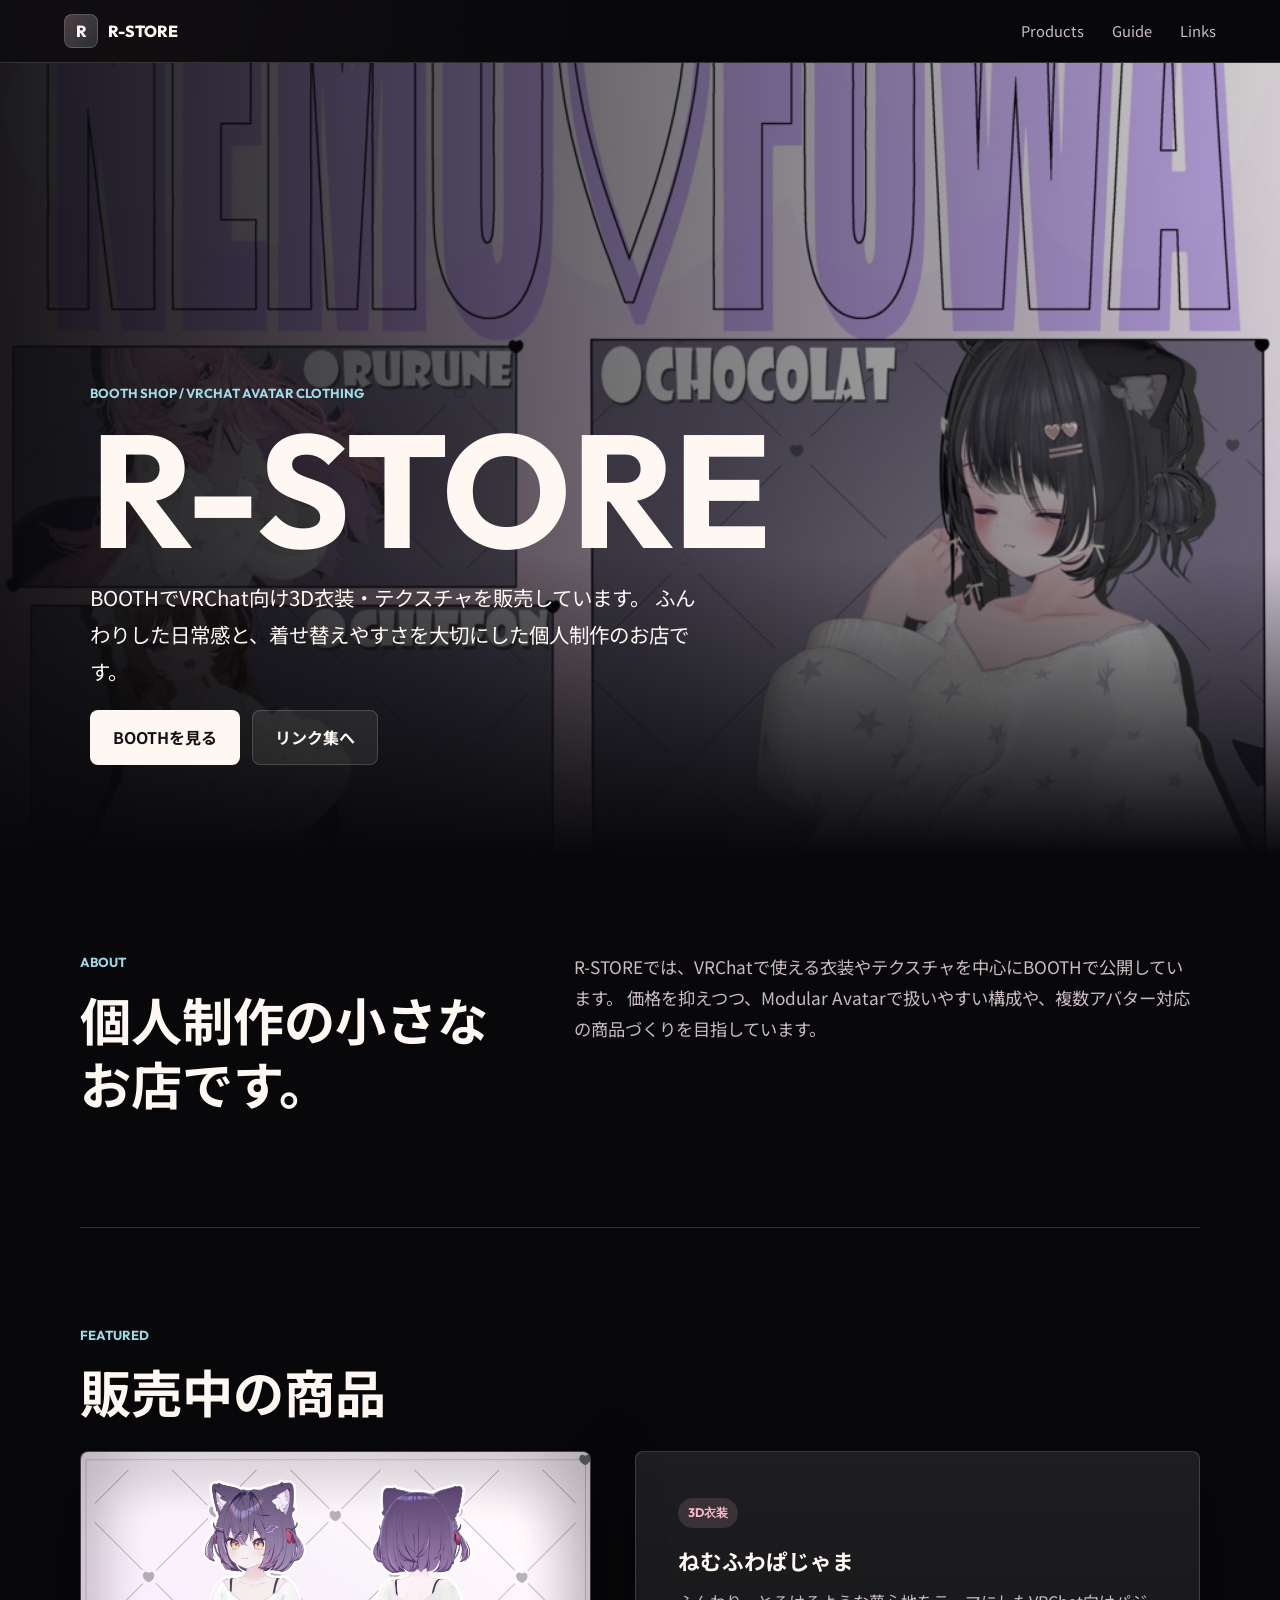
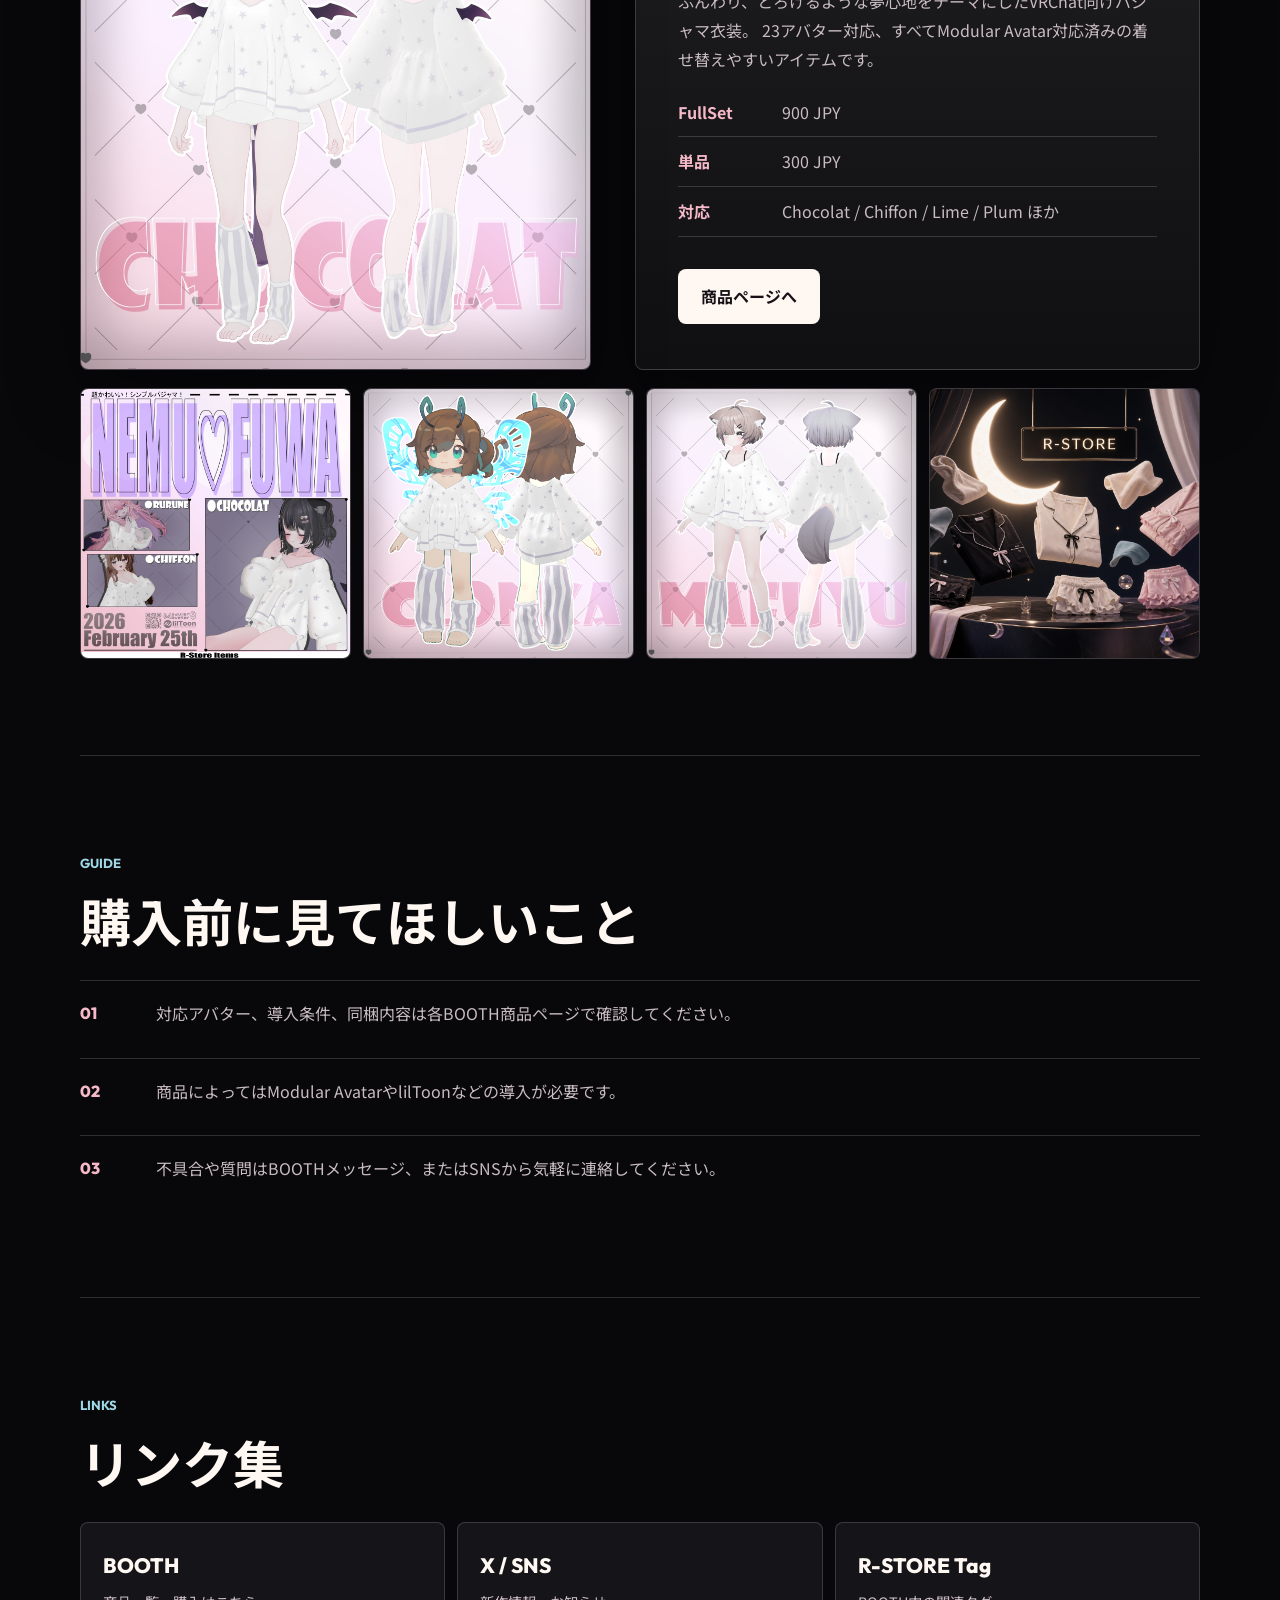
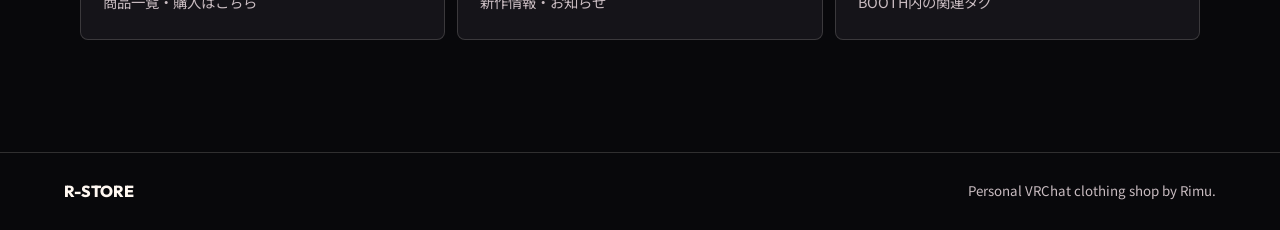
==== index.html @ c9c69354 "Add R-STORE website" ====
<!DOCTYPE html>
<html lang="ja">
<head>
  <meta charset="UTF-8">
  <meta name="viewport" content="width=device-width, initial-scale=1.0">
  <meta name="description" content="R-STOREはVRChat向け3D衣装やテクスチャをBOOTHで販売している個人ショップです。">
  <meta property="og:title" content="R-STORE">
  <meta property="og:description" content="VRChat向けのやわらかい3D衣装・テクスチャを制作しています。">
  <meta property="og:type" content="website">
  <meta property="og:image" content="assets/nemufuwa-1.jpg">
  <title>R-STORE | VRChat 3D Clothing</title>
  <link rel="preconnect" href="https://fonts.googleapis.com">
  <link rel="preconnect" href="https://fonts.gstatic.com" crossorigin>
  <link href="https://fonts.googleapis.com/css2?family=Noto+Sans+JP:wght@400;500;700;900&family=Outfit:wght@600;700;800&display=swap" rel="stylesheet">
  <link rel="stylesheet" href="styles.css">
</head>
<body>
  <header class="site-header" aria-label="サイトヘッダー">
    <a class="brand" href="#top" aria-label="R-STORE トップへ">
      <span class="brand-mark">R</span>
      <span>R-STORE</span>
    </a>
    <nav class="nav" aria-label="メインナビゲーション">
      <a href="#products">Products</a>
      <a href="#guide">Guide</a>
      <a href="#links">Links</a>
    </nav>
  </header>

  <main id="top">
    <section class="hero" aria-labelledby="hero-title">
      <div class="hero-media">
        <img src="assets/nemufuwa-1.jpg" alt="R-STOREの商品、ねむふわぱじゃまの紹介画像">
      </div>
      <div class="hero-copy">
        <p class="eyebrow">BOOTH Shop / VRChat Avatar Clothing</p>
        <h1 id="hero-title">R-STORE</h1>
        <p class="lead">
          BOOTHでVRChat向け3D衣装・テクスチャを販売しています。
          ふんわりした日常感と、着せ替えやすさを大切にした個人制作のお店です。
        </p>
        <div class="hero-actions" aria-label="主要リンク">
          <a class="button primary" href="https://r-store.booth.pm/" target="_blank" rel="noopener">BOOTHを見る</a>
          <a class="button secondary" href="#links">リンク集へ</a>
        </div>
      </div>
    </section>

    <section class="intro section">
      <div>
        <p class="section-label">About</p>
        <h2>個人制作の小さなお店です。</h2>
      </div>
      <p>
        R-STOREでは、VRChatで使える衣装やテクスチャを中心にBOOTHで公開しています。
        価格を抑えつつ、Modular Avatarで扱いやすい構成や、複数アバター対応の商品づくりを目指しています。
      </p>
    </section>

    <section class="section" id="products" aria-labelledby="products-title">
      <div class="section-heading">
        <p class="section-label">Featured</p>
        <h2 id="products-title">販売中の商品</h2>
      </div>
      <article class="featured-product">
        <div class="product-photo">
          <img src="assets/nemufuwa-2.jpg" alt="Chocolat対応のねむふわぱじゃま着用イメージ">
        </div>
        <div class="product-detail">
          <span class="tag">3D衣装</span>
          <h3>ねむふわぱじゃま</h3>
          <p>
            ふんわり、とろけるような夢心地をテーマにしたVRChat向けパジャマ衣装。
            23アバター対応、すべてModular Avatar対応済みの着せ替えやすいアイテムです。
          </p>
          <dl class="spec-list">
            <div>
              <dt>FullSet</dt>
              <dd>900 JPY</dd>
            </div>
            <div>
              <dt>単品</dt>
              <dd>300 JPY</dd>
            </div>
            <div>
              <dt>対応</dt>
              <dd>Chocolat / Chiffon / Lime / Plum ほか</dd>
            </div>
          </dl>
          <a class="button primary" href="https://r-store.booth.pm/items/8027775" target="_blank" rel="noopener">商品ページへ</a>
        </div>
      </article>
      <div class="gallery" aria-label="商品画像ギャラリー">
        <img src="assets/nemufuwa-1.jpg" alt="ねむふわぱじゃまの商品告知画像">
        <img src="assets/nemufuwa-3.jpg" alt="Chocolat以外の対応アバター着用イメージ">
        <img src="assets/nemufuwa-4.jpg" alt="ねむふわぱじゃまの別アバター着用イメージ">
        <img src="assets/r-store-hero.png" alt="R-STOREの雰囲気を表すショールームイメージ">
      </div>
    </section>

    <section class="section guide" id="guide" aria-labelledby="guide-title">
      <div class="section-heading">
        <p class="section-label">Guide</p>
        <h2 id="guide-title">購入前に見てほしいこと</h2>
      </div>
      <div class="guide-list">
        <div>
          <span>01</span>
          <p>対応アバター、導入条件、同梱内容は各BOOTH商品ページで確認してください。</p>
        </div>
        <div>
          <span>02</span>
          <p>商品によってはModular AvatarやlilToonなどの導入が必要です。</p>
        </div>
        <div>
          <span>03</span>
          <p>不具合や質問はBOOTHメッセージ、またはSNSから気軽に連絡してください。</p>
        </div>
      </div>
    </section>

    <section class="section links-section" id="links" aria-labelledby="links-title">
      <div class="section-heading">
        <p class="section-label">Links</p>
        <h2 id="links-title">リンク集</h2>
      </div>
      <div class="link-board">
        <a href="https://r-store.booth.pm/" target="_blank" rel="noopener">
          <span>BOOTH</span>
          <small>商品一覧・購入はこちら</small>
        </a>
        <a href="https://x.com/RimuDayo0mg" target="_blank" rel="noopener">
          <span>X / SNS</span>
          <small>新作情報・お知らせ</small>
        </a>
        <a href="https://booth.pm/ja/items?tags%5B%5D=R-STORE" target="_blank" rel="noopener">
          <span>R-STORE Tag</span>
          <small>BOOTH内の関連タグ</small>
        </a>
      </div>
    </section>
  </main>

  <footer class="footer">
    <p>R-STORE</p>
    <small>Personal VRChat clothing shop by Rimu.</small>
  </footer>
</body>
</html>
---- styles.css ----
:root {
  color-scheme: dark;
  --bg: #08080b;
  --panel: #151419;
  --panel-soft: #201a22;
  --text: #fff8f2;
  --muted: #c9bcc1;
  --line: rgba(255, 248, 242, 0.16);
  --rose: #f5b9c8;
  --cyan: #9fd8e6;
  --cream: #fff0d5;
  --shadow: rgba(0, 0, 0, 0.42);
}

* {
  box-sizing: border-box;
}

html {
  scroll-behavior: smooth;
}

body {
  margin: 0;
  background:
    radial-gradient(circle at 10% 0%, rgba(245, 185, 200, 0.18), transparent 32rem),
    radial-gradient(circle at 90% 12%, rgba(159, 216, 230, 0.15), transparent 28rem),
    var(--bg);
  color: var(--text);
  font-family: "Noto Sans JP", system-ui, sans-serif;
  line-height: 1.8;
}

a {
  color: inherit;
}

.site-header {
  position: sticky;
  top: 0;
  z-index: 10;
  display: flex;
  align-items: center;
  justify-content: space-between;
  gap: 16px;
  padding: 14px clamp(18px, 5vw, 64px);
  border-bottom: 1px solid var(--line);
  background: rgba(8, 8, 11, 0.78);
  backdrop-filter: blur(18px);
}

.brand {
  display: inline-flex;
  align-items: center;
  gap: 10px;
  font-family: "Outfit", sans-serif;
  font-weight: 800;
  text-decoration: none;
  letter-spacing: 0;
}

.brand-mark {
  display: grid;
  width: 34px;
  height: 34px;
  place-items: center;
  border: 1px solid var(--line);
  border-radius: 8px;
  background: linear-gradient(135deg, rgba(245, 185, 200, 0.28), rgba(159, 216, 230, 0.18));
}

.nav {
  display: flex;
  gap: clamp(12px, 3vw, 28px);
  color: var(--muted);
  font-size: 0.92rem;
}

.nav a {
  text-decoration: none;
}

.nav a:hover {
  color: var(--text);
}

.hero {
  position: relative;
  min-height: 88vh;
  display: grid;
  align-items: end;
  overflow: hidden;
}

.hero-media {
  position: absolute;
  inset: 0;
}

.hero-media::after {
  position: absolute;
  inset: 0;
  content: "";
  background:
    linear-gradient(90deg, rgba(8, 8, 11, 0.92) 0%, rgba(8, 8, 11, 0.62) 42%, rgba(8, 8, 11, 0.18) 100%),
    linear-gradient(0deg, var(--bg) 0%, transparent 38%);
}

.hero-media img {
  width: 100%;
  height: 100%;
  object-fit: cover;
  object-position: 58% center;
}

.hero-copy {
  position: relative;
  width: min(760px, calc(100% - 36px));
  margin: 0 0 clamp(56px, 10vh, 112px) clamp(18px, 7vw, 96px);
}

.eyebrow,
.section-label {
  margin: 0 0 12px;
  color: var(--cyan);
  font-family: "Outfit", sans-serif;
  font-size: 0.82rem;
  font-weight: 700;
  letter-spacing: 0;
  text-transform: uppercase;
}

h1,
h2,
h3,
p {
  margin-top: 0;
}

h1 {
  margin-bottom: 18px;
  font-family: "Outfit", sans-serif;
  font-size: clamp(4.2rem, 15vw, 10rem);
  line-height: 0.9;
  letter-spacing: 0;
}

h2 {
  margin-bottom: 16px;
  font-size: clamp(1.8rem, 4vw, 3.2rem);
  line-height: 1.25;
}

h3 {
  margin-bottom: 12px;
  font-size: 1.35rem;
  line-height: 1.35;
}

.lead {
  max-width: 620px;
  color: var(--text);
  font-size: clamp(1rem, 2.1vw, 1.28rem);
}

.hero-actions,
.link-board {
  display: flex;
  flex-wrap: wrap;
  gap: 12px;
}

.button {
  display: inline-flex;
  min-height: 48px;
  align-items: center;
  justify-content: center;
  padding: 12px 22px;
  border: 1px solid var(--line);
  border-radius: 8px;
  font-weight: 700;
  text-decoration: none;
}

.button.primary {
  background: var(--text);
  color: #161116;
}

.button.secondary {
  background: rgba(255, 248, 242, 0.08);
}

.section {
  width: min(1120px, calc(100% - 36px));
  margin: 0 auto;
  padding: clamp(54px, 9vw, 96px) 0;
}

.intro {
  display: grid;
  grid-template-columns: minmax(220px, 0.8fr) minmax(0, 1.2fr);
  gap: clamp(24px, 6vw, 80px);
  border-bottom: 1px solid var(--line);
}

.intro p:last-child {
  color: var(--muted);
  font-size: 1.08rem;
}

.section-heading {
  margin-bottom: 28px;
}

.featured-product {
  display: grid;
  grid-template-columns: minmax(0, 0.95fr) minmax(280px, 1.05fr);
  gap: clamp(18px, 4vw, 44px);
  align-items: stretch;
  margin-bottom: 18px;
}

.product-photo {
  min-height: 430px;
  overflow: hidden;
  border: 1px solid var(--line);
  border-radius: 8px;
  background: var(--panel-soft);
  box-shadow: 0 24px 70px var(--shadow);
}

.product-photo img {
  width: 100%;
  height: 100%;
  object-fit: cover;
}

.product-detail {
  display: flex;
  flex-direction: column;
  justify-content: center;
  padding: clamp(24px, 5vw, 42px);
  border: 1px solid var(--line);
  border-radius: 8px;
  background: linear-gradient(180deg, rgba(255, 248, 242, 0.09), rgba(255, 248, 242, 0.035));
  box-shadow: 0 24px 70px var(--shadow);
}

.product-detail p {
  color: var(--muted);
}

.product-detail .button {
  width: fit-content;
  margin-top: 8px;
}

.tag {
  width: fit-content;
  margin-bottom: 18px;
  padding: 4px 10px;
  border-radius: 999px;
  background: rgba(245, 185, 200, 0.14);
  color: var(--rose);
  font-family: "Outfit", sans-serif;
  font-size: 0.78rem;
  font-weight: 700;
}

.spec-list {
  display: grid;
  gap: 10px;
  margin: 8px 0 24px;
}

.spec-list div {
  display: grid;
  grid-template-columns: 88px 1fr;
  gap: 16px;
  padding-bottom: 10px;
  border-bottom: 1px solid var(--line);
}

.spec-list dt {
  color: var(--rose);
  font-weight: 700;
}

.spec-list dd {
  margin: 0;
  color: var(--muted);
}

.gallery {
  display: grid;
  grid-template-columns: repeat(4, minmax(0, 1fr));
  gap: 12px;
}

.gallery img {
  width: 100%;
  aspect-ratio: 1;
  object-fit: cover;
  border: 1px solid var(--line);
  border-radius: 8px;
  background: var(--panel);
}

.guide {
  border-top: 1px solid var(--line);
  border-bottom: 1px solid var(--line);
}

.guide-list {
  display: grid;
  gap: 12px;
}

.guide-list div {
  display: grid;
  grid-template-columns: 58px 1fr;
  gap: 18px;
  align-items: start;
  padding: 18px 0;
  border-top: 1px solid var(--line);
}

.guide-list span {
  color: var(--rose);
  font-family: "Outfit", sans-serif;
  font-weight: 800;
}

.guide-list p {
  margin-bottom: 0;
  color: var(--muted);
}

.links-section {
  padding-bottom: 112px;
}

.link-board a {
  flex: 1 1 260px;
  min-height: 118px;
  display: flex;
  flex-direction: column;
  justify-content: center;
  gap: 4px;
  padding: 22px;
  border: 1px solid var(--line);
  border-radius: 8px;
  background: var(--panel);
  text-decoration: none;
}

.link-board a:hover {
  border-color: rgba(245, 185, 200, 0.58);
  transform: translateY(-2px);
}

.link-board span {
  font-family: "Outfit", sans-serif;
  font-size: 1.3rem;
  font-weight: 800;
}

.link-board small {
  color: var(--muted);
  font-size: 0.9rem;
}

.footer {
  display: flex;
  align-items: center;
  justify-content: space-between;
  gap: 16px;
  padding: 24px clamp(18px, 5vw, 64px);
  border-top: 1px solid var(--line);
  color: var(--muted);
}

.footer p {
  margin-bottom: 0;
  color: var(--text);
  font-family: "Outfit", sans-serif;
  font-weight: 800;
}

@media (max-width: 760px) {
  .site-header {
    align-items: flex-start;
    flex-direction: column;
  }

  .nav {
    width: 100%;
    justify-content: space-between;
  }

  .hero {
    min-height: 820px;
  }

  .hero-media img {
    object-position: 58% center;
  }

  .hero-media::after {
    background:
      linear-gradient(180deg, rgba(8, 8, 11, 0.36) 0%, rgba(8, 8, 11, 0.72) 46%, var(--bg) 100%);
  }

  .hero-copy {
    width: min(100% - 36px, 560px);
    margin: 0 auto 54px;
  }

  .button,
  .hero-actions {
    width: 100%;
  }

  .intro,
  .featured-product {
    grid-template-columns: 1fr;
  }

  .product-photo {
    min-height: 320px;
  }

  .product-detail .button {
    width: 100%;
  }

  .gallery {
    grid-template-columns: repeat(2, minmax(0, 1fr));
  }

  .footer {
    align-items: flex-start;
    flex-direction: column;
  }
}
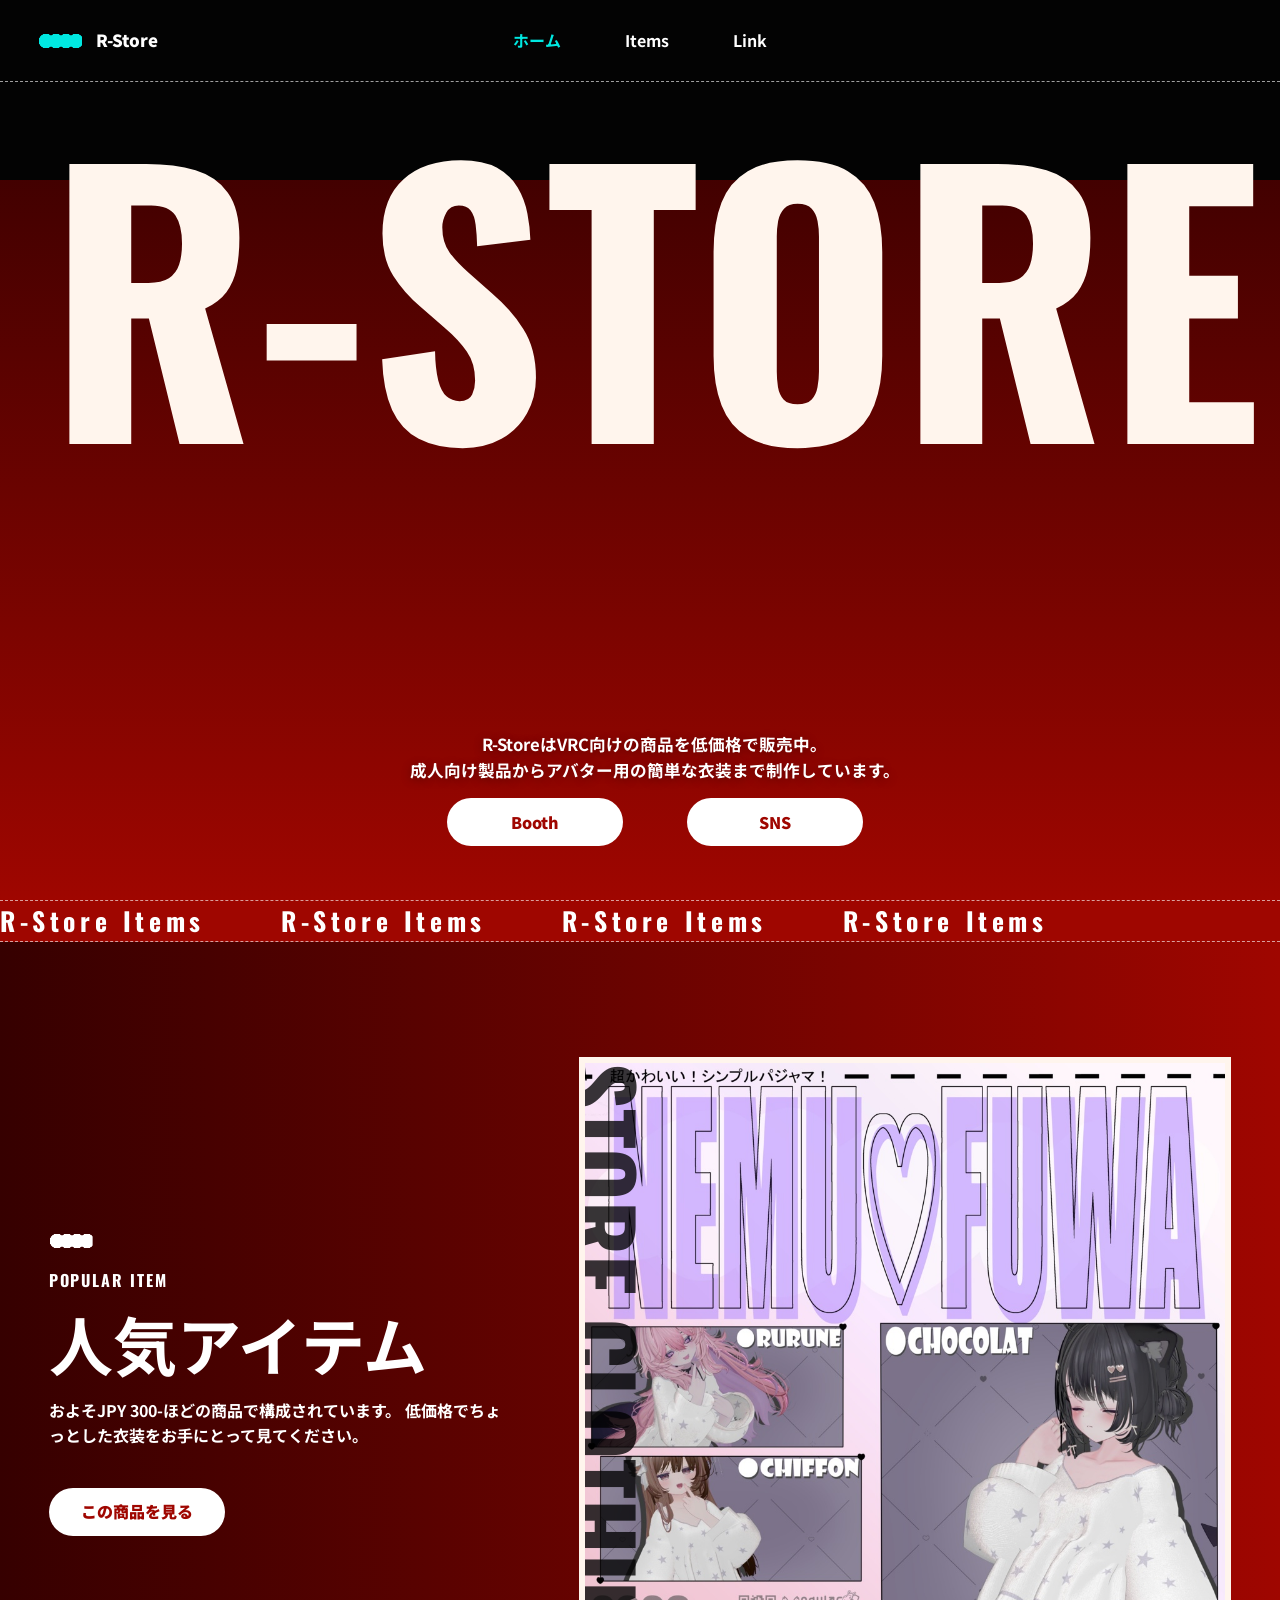
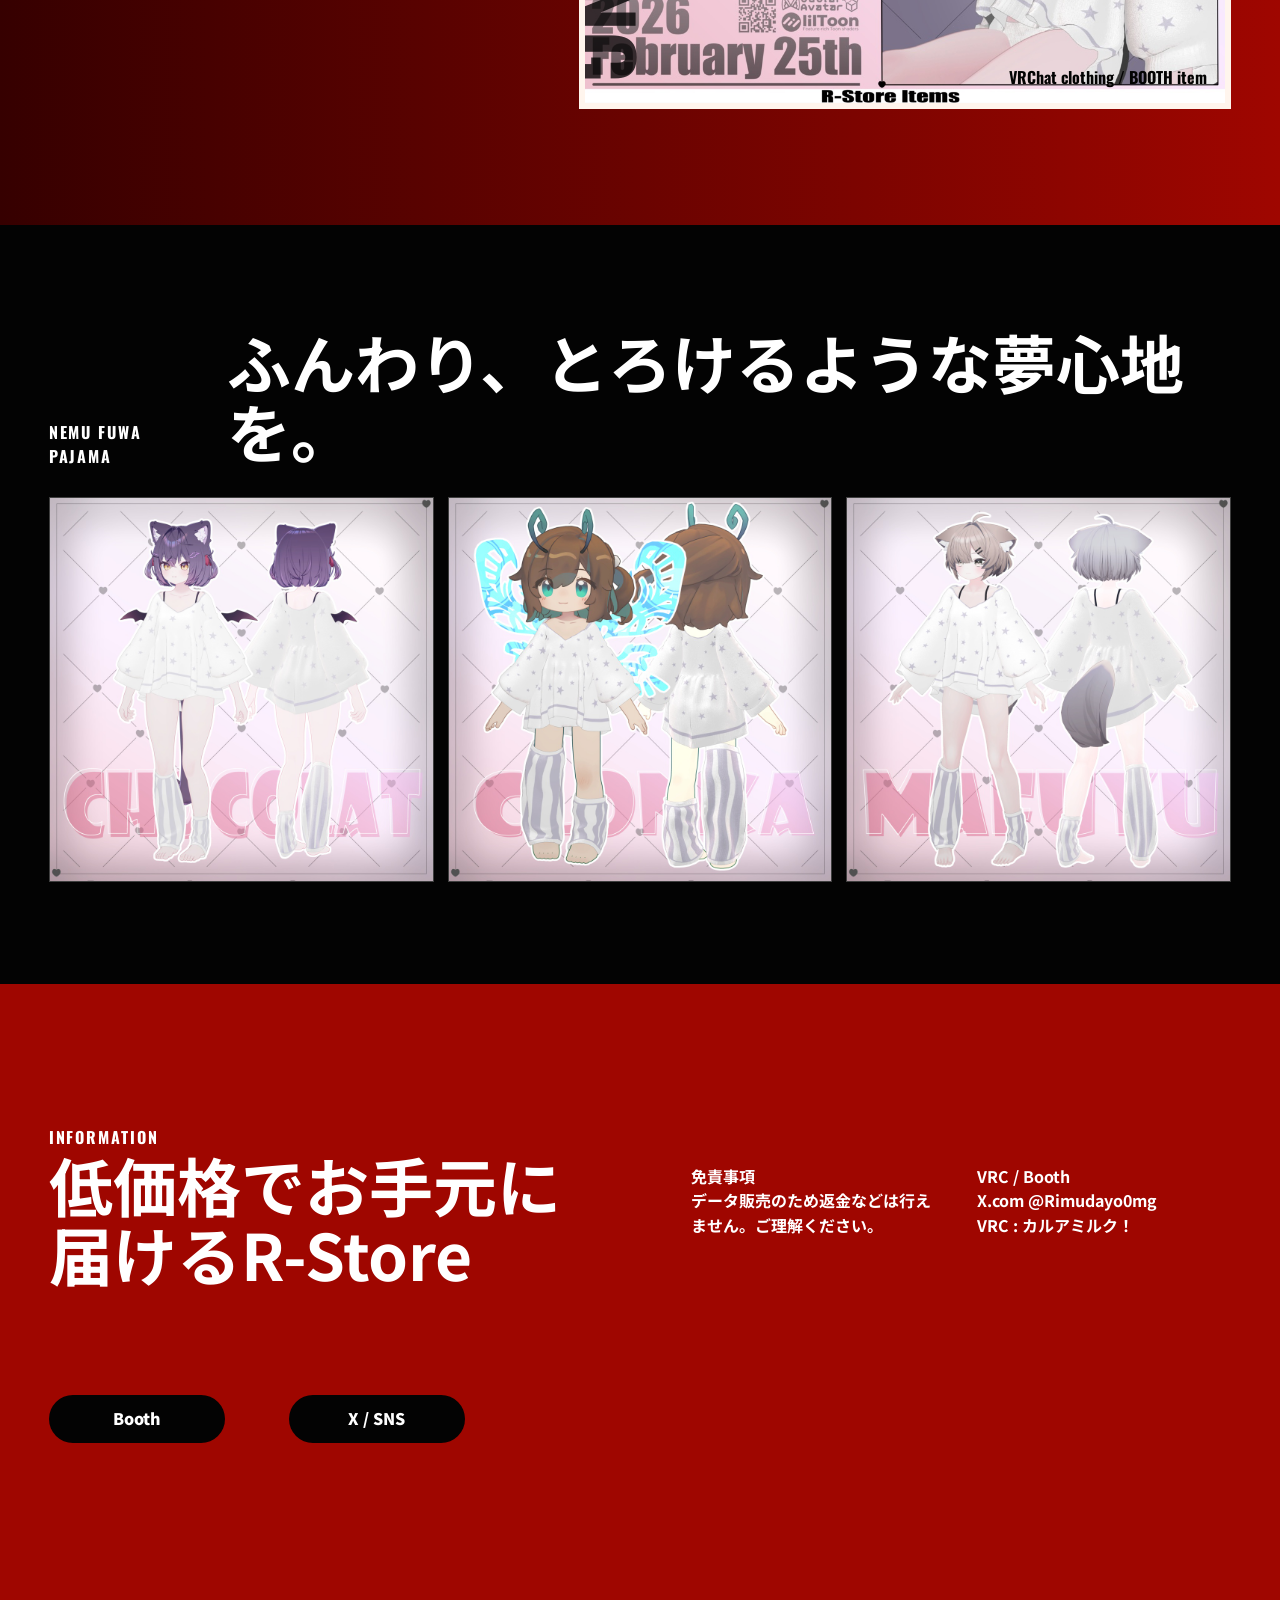
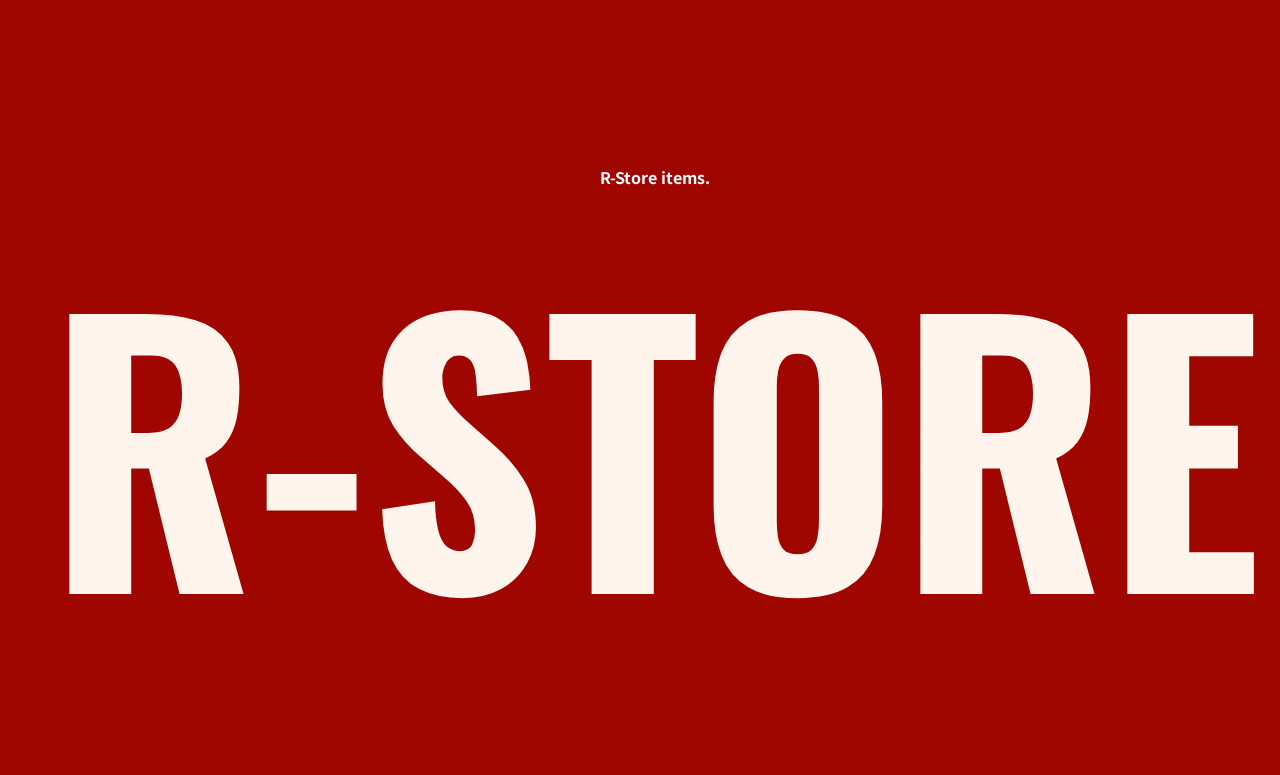
==== commit 36fdf03c: "Make R-STORE typography layout bolder" ====
--- a/index.html
+++ b/index.html
@@ -5,145 +5,104 @@
   <meta name="viewport" content="width=device-width, initial-scale=1.0">
   <meta name="description" content="R-STOREはVRChat向け3D衣装やテクスチャをBOOTHで販売している個人ショップです。">
   <meta property="og:title" content="R-STORE">
-  <meta property="og:description" content="VRChat向けのやわらかい3D衣装・テクスチャを制作しています。">
+  <meta property="og:description" content="VRChat向けの3D衣装・テクスチャを低価格で販売しています。">
   <meta property="og:type" content="website">
   <meta property="og:image" content="assets/nemufuwa-1.jpg">
-  <title>R-STORE | VRChat 3D Clothing</title>
+  <title>R-STORE | VRChat Clothing</title>
   <link rel="preconnect" href="https://fonts.googleapis.com">
   <link rel="preconnect" href="https://fonts.gstatic.com" crossorigin>
-  <link href="https://fonts.googleapis.com/css2?family=Noto+Sans+JP:wght@400;500;700;900&family=Outfit:wght@600;700;800&display=swap" rel="stylesheet">
+  <link href="https://fonts.googleapis.com/css2?family=Noto+Sans+JP:wght@500;700;900&family=Oswald:wght@600;700&display=swap" rel="stylesheet">
   <link rel="stylesheet" href="styles.css">
 </head>
 <body>
-  <header class="site-header" aria-label="サイトヘッダー">
+  <header class="site-header">
     <a class="brand" href="#top" aria-label="R-STORE トップへ">
-      <span class="brand-mark">R</span>
-      <span>R-STORE</span>
+      <span class="brand-icon" aria-hidden="true"></span>
+      <span>R-Store</span>
     </a>
     <nav class="nav" aria-label="メインナビゲーション">
-      <a href="#products">Products</a>
-      <a href="#guide">Guide</a>
-      <a href="#links">Links</a>
+      <a href="#top">ホーム</a>
+      <a href="#items">Items</a>
+      <a href="#links">Link</a>
     </nav>
   </header>
 
   <main id="top">
-    <section class="hero" aria-labelledby="hero-title">
-      <div class="hero-media">
-        <img src="assets/nemufuwa-1.jpg" alt="R-STOREの商品、ねむふわぱじゃまの紹介画像">
-      </div>
+    <section class="hero">
+      <p class="mega-title" aria-label="R-STORE">R-STORE</p>
       <div class="hero-copy">
-        <p class="eyebrow">BOOTH Shop / VRChat Avatar Clothing</p>
-        <h1 id="hero-title">R-STORE</h1>
-        <p class="lead">
-          BOOTHでVRChat向け3D衣装・テクスチャを販売しています。
-          ふんわりした日常感と、着せ替えやすさを大切にした個人制作のお店です。
+        <p>
+          R-StoreはVRC向けの商品を低価格で販売中。<br>
+          成人向け製品からアバター用の簡単な衣装まで制作しています。
         </p>
-        <div class="hero-actions" aria-label="主要リンク">
-          <a class="button primary" href="https://r-store.booth.pm/" target="_blank" rel="noopener">BOOTHを見る</a>
-          <a class="button secondary" href="#links">リンク集へ</a>
+        <div class="hero-actions">
+          <a class="button light" href="https://r-store.booth.pm/" target="_blank" rel="noopener">Booth</a>
+          <a class="button light" href="https://x.com/RimuDayo0mg" target="_blank" rel="noopener">SNS</a>
         </div>
       </div>
     </section>
 
-    <section class="intro section">
-      <div>
-        <p class="section-label">About</p>
-        <h2>個人制作の小さなお店です。</h2>
+    <div class="marquee" aria-hidden="true">
+      <div class="marquee-track">
+        <span>R-Store Items</span><span>R-Store Items</span><span>R-Store Items</span><span>R-Store Items</span>
       </div>
-      <p>
-        R-STOREでは、VRChatで使える衣装やテクスチャを中心にBOOTHで公開しています。
-        価格を抑えつつ、Modular Avatarで扱いやすい構成や、複数アバター対応の商品づくりを目指しています。
-      </p>
+    </div>
+
+    <section class="feature" id="items">
+      <div class="feature-copy">
+        <span class="mark" aria-hidden="true"></span>
+        <p class="section-kicker">Popular Item</p>
+        <h1>人気アイテム</h1>
+        <p>
+          およそJPY 300-ほどの商品で構成されています。
+          低価格でちょっとした衣装をお手にとって見てください。
+        </p>
+        <a class="button light" href="https://r-store.booth.pm/items/8027775" target="_blank" rel="noopener">この商品を見る</a>
+      </div>
+      <figure class="feature-image">
+        <img src="assets/nemufuwa-1.jpg" alt="ねむふわぱじゃまの商品紹介画像">
+        <figcaption>VRChat clothing / BOOTH item</figcaption>
+      </figure>
     </section>
 
-    <section class="section" id="products" aria-labelledby="products-title">
-      <div class="section-heading">
-        <p class="section-label">Featured</p>
-        <h2 id="products-title">販売中の商品</h2>
+    <section class="gallery-section">
+      <div class="gallery-copy">
+        <p class="section-kicker">Nemu Fuwa Pajama</p>
+        <h2>ふんわり、とろけるような夢心地を。</h2>
       </div>
-      <article class="featured-product">
-        <div class="product-photo">
-          <img src="assets/nemufuwa-2.jpg" alt="Chocolat対応のねむふわぱじゃま着用イメージ">
-        </div>
-        <div class="product-detail">
-          <span class="tag">3D衣装</span>
-          <h3>ねむふわぱじゃま</h3>
-          <p>
-            ふんわり、とろけるような夢心地をテーマにしたVRChat向けパジャマ衣装。
-            23アバター対応、すべてModular Avatar対応済みの着せ替えやすいアイテムです。
-          </p>
-          <dl class="spec-list">
-            <div>
-              <dt>FullSet</dt>
-              <dd>900 JPY</dd>
-            </div>
-            <div>
-              <dt>単品</dt>
-              <dd>300 JPY</dd>
-            </div>
-            <div>
-              <dt>対応</dt>
-              <dd>Chocolat / Chiffon / Lime / Plum ほか</dd>
-            </div>
-          </dl>
-          <a class="button primary" href="https://r-store.booth.pm/items/8027775" target="_blank" rel="noopener">商品ページへ</a>
-        </div>
-      </article>
-      <div class="gallery" aria-label="商品画像ギャラリー">
-        <img src="assets/nemufuwa-1.jpg" alt="ねむふわぱじゃまの商品告知画像">
-        <img src="assets/nemufuwa-3.jpg" alt="Chocolat以外の対応アバター着用イメージ">
-        <img src="assets/nemufuwa-4.jpg" alt="ねむふわぱじゃまの別アバター着用イメージ">
-        <img src="assets/r-store-hero.png" alt="R-STOREの雰囲気を表すショールームイメージ">
+      <div class="gallery">
+        <img src="assets/nemufuwa-2.jpg" alt="Chocolat対応のねむふわぱじゃま着用イメージ">
+        <img src="assets/nemufuwa-3.jpg" alt="ねむふわぱじゃまの別アバター着用イメージ">
+        <img src="assets/nemufuwa-4.jpg" alt="ねむふわぱじゃまの別カラー着用イメージ">
       </div>
     </section>
 
-    <section class="section guide" id="guide" aria-labelledby="guide-title">
-      <div class="section-heading">
-        <p class="section-label">Guide</p>
-        <h2 id="guide-title">購入前に見てほしいこと</h2>
+    <section class="links" id="links">
+      <div>
+        <p class="section-kicker">Information</p>
+        <h2>低価格でお手元に届けるR-Store</h2>
       </div>
-      <div class="guide-list">
-        <div>
-          <span>01</span>
-          <p>対応アバター、導入条件、同梱内容は各BOOTH商品ページで確認してください。</p>
-        </div>
-        <div>
-          <span>02</span>
-          <p>商品によってはModular AvatarやlilToonなどの導入が必要です。</p>
-        </div>
-        <div>
-          <span>03</span>
-          <p>不具合や質問はBOOTHメッセージ、またはSNSから気軽に連絡してください。</p>
-        </div>
+      <div class="info-grid">
+        <p>
+          免責事項<br>
+          データ販売のため返金などは行えません。ご理解ください。
+        </p>
+        <p>
+          VRC / Booth<br>
+          X.com @Rimudayo0mg<br>
+          VRC : カルアミルク！
+        </p>
+      </div>
+      <div class="link-buttons">
+        <a class="button dark" href="https://r-store.booth.pm/" target="_blank" rel="noopener">Booth</a>
+        <a class="button dark" href="https://x.com/RimuDayo0mg" target="_blank" rel="noopener">X / SNS</a>
       </div>
     </section>
 
-    <section class="section links-section" id="links" aria-labelledby="links-title">
-      <div class="section-heading">
-        <p class="section-label">Links</p>
-        <h2 id="links-title">リンク集</h2>
-      </div>
-      <div class="link-board">
-        <a href="https://r-store.booth.pm/" target="_blank" rel="noopener">
-          <span>BOOTH</span>
-          <small>商品一覧・購入はこちら</small>
-        </a>
-        <a href="https://x.com/RimuDayo0mg" target="_blank" rel="noopener">
-          <span>X / SNS</span>
-          <small>新作情報・お知らせ</small>
-        </a>
-        <a href="https://booth.pm/ja/items?tags%5B%5D=R-STORE" target="_blank" rel="noopener">
-          <span>R-STORE Tag</span>
-          <small>BOOTH内の関連タグ</small>
-        </a>
-      </div>
+    <section class="closing">
+      <p class="closing-note">R-Store items.</p>
+      <p class="mega-title bottom" aria-label="R-STORE">R-STORE</p>
     </section>
   </main>
-
-  <footer class="footer">
-    <p>R-STORE</p>
-    <small>Personal VRChat clothing shop by Rimu.</small>
-  </footer>
 </body>
 </html>
--- a/styles.css
+++ b/styles.css
@@ -1,15 +1,12 @@
 :root {
   color-scheme: dark;
-  --bg: #08080b;
-  --panel: #151419;
-  --panel-soft: #201a22;
-  --text: #fff8f2;
-  --muted: #c9bcc1;
-  --line: rgba(255, 248, 242, 0.16);
-  --rose: #f5b9c8;
-  --cyan: #9fd8e6;
-  --cream: #fff0d5;
-  --shadow: rgba(0, 0, 0, 0.42);
+  --black: #030303;
+  --red: #9f0600;
+  --deep-red: #360000;
+  --cream: #fff5ed;
+  --white: #ffffff;
+  --cyan: #00e8e1;
+  --line: rgba(255, 255, 255, 0.62);
 }
 
 * {
@@ -22,13 +19,11 @@
 
 body {
   margin: 0;
-  background:
-    radial-gradient(circle at 10% 0%, rgba(245, 185, 200, 0.18), transparent 32rem),
-    radial-gradient(circle at 90% 12%, rgba(159, 216, 230, 0.15), transparent 28rem),
-    var(--bg);
-  color: var(--text);
+  background: var(--red);
+  color: var(--white);
   font-family: "Noto Sans JP", system-ui, sans-serif;
-  line-height: 1.8;
+  font-weight: 700;
+  line-height: 1.55;
 }
 
 a {
@@ -38,360 +33,317 @@
 .site-header {
   position: sticky;
   top: 0;
-  z-index: 10;
-  display: flex;
-  align-items: center;
-  justify-content: space-between;
-  gap: 16px;
-  padding: 14px clamp(18px, 5vw, 64px);
-  border-bottom: 1px solid var(--line);
-  background: rgba(8, 8, 11, 0.78);
-  backdrop-filter: blur(18px);
+  z-index: 20;
+  min-height: 82px;
+  display: grid;
+  grid-template-columns: 1fr auto 1fr;
+  align-items: center;
+  padding: 0 clamp(20px, 3vw, 60px);
+  border-bottom: 1px dashed var(--line);
+  background: var(--black);
 }
 
 .brand {
   display: inline-flex;
   align-items: center;
-  gap: 10px;
-  font-family: "Outfit", sans-serif;
-  font-weight: 800;
+  gap: 14px;
+  width: fit-content;
+  font-size: 1.05rem;
+  font-weight: 900;
   text-decoration: none;
-  letter-spacing: 0;
-}
-
-.brand-mark {
-  display: grid;
-  width: 34px;
-  height: 34px;
-  place-items: center;
-  border: 1px solid var(--line);
-  border-radius: 8px;
-  background: linear-gradient(135deg, rgba(245, 185, 200, 0.28), rgba(159, 216, 230, 0.18));
+}
+
+.brand-icon,
+.mark {
+  display: inline-block;
+  width: 44px;
+  height: 22px;
+  background:
+    radial-gradient(circle at 8px 50%, currentColor 0 7px, transparent 7.5px),
+    radial-gradient(circle at 18px 50%, currentColor 0 7px, transparent 7.5px),
+    radial-gradient(circle at 28px 50%, currentColor 0 7px, transparent 7.5px),
+    radial-gradient(circle at 38px 50%, currentColor 0 7px, transparent 7.5px);
+  color: var(--cyan);
+  clip-path: inset(0 0 0 0);
 }
 
 .nav {
   display: flex;
-  gap: clamp(12px, 3vw, 28px);
-  color: var(--muted);
-  font-size: 0.92rem;
+  gap: clamp(28px, 5vw, 64px);
+  font-size: 1rem;
 }
 
 .nav a {
   text-decoration: none;
 }
 
-.nav a:hover {
-  color: var(--text);
+.nav a:first-child {
+  color: var(--cyan);
 }
 
 .hero {
+  min-height: calc(100vh - 82px);
+  display: grid;
+  align-content: space-between;
+  padding: clamp(22px, 4vw, 56px) clamp(20px, 3.8vw, 70px) 54px;
+  background:
+    linear-gradient(180deg, var(--black) 0 12%, transparent 12%),
+    linear-gradient(180deg, var(--deep-red), var(--red));
+  overflow: hidden;
+}
+
+.mega-title {
+  margin: 0;
+  color: var(--cream);
+  font-family: "Oswald", Impact, sans-serif;
+  font-size: clamp(6.4rem, 27vw, 25rem);
+  font-weight: 700;
+  line-height: 0.9;
+  letter-spacing: 0;
+  white-space: nowrap;
+  text-transform: uppercase;
+}
+
+.hero-copy {
+  width: min(620px, 100%);
+  justify-self: center;
+  text-align: center;
+}
+
+.hero-copy p {
+  margin: 0 0 14px;
+  font-size: clamp(1rem, 1.3vw, 1.3rem);
+  line-height: 1.55;
+  text-shadow: 0 2px 10px rgba(0, 0, 0, 0.34);
+}
+
+.hero-actions,
+.link-buttons {
+  display: flex;
+  justify-content: center;
+  gap: clamp(14px, 5vw, 100px);
+  flex-wrap: wrap;
+}
+
+.button {
+  min-width: 176px;
+  min-height: 48px;
+  display: inline-flex;
+  align-items: center;
+  justify-content: center;
+  padding: 10px 26px;
+  border-radius: 999px;
+  font-weight: 900;
+  text-decoration: none;
+  transition: transform 160ms ease, background 160ms ease, color 160ms ease;
+}
+
+.button:hover {
+  transform: translateY(-2px);
+}
+
+.button.light {
+  background: var(--white);
+  color: var(--red);
+}
+
+.button.dark {
+  background: var(--black);
+  color: var(--white);
+}
+
+.marquee {
+  overflow: hidden;
+  border-top: 1px dashed var(--line);
+  border-bottom: 1px dashed var(--line);
+  background: var(--red);
+  color: var(--white);
+}
+
+.marquee-track {
+  width: max-content;
+  display: flex;
+  animation: marquee 18s linear infinite;
+}
+
+.marquee span {
+  padding-right: 76px;
+  font-family: "Oswald", Impact, sans-serif;
+  font-size: clamp(1.2rem, 2vw, 2rem);
+  letter-spacing: 0.18em;
+}
+
+@keyframes marquee {
+  from {
+    transform: translateX(0);
+  }
+
+  to {
+    transform: translateX(-50%);
+  }
+}
+
+.feature {
+  min-height: 88vh;
+  display: grid;
+  grid-template-columns: minmax(260px, 0.82fr) minmax(360px, 1.18fr);
+  gap: clamp(28px, 6vw, 96px);
+  align-items: center;
+  padding: clamp(58px, 9vw, 132px) clamp(20px, 3.8vw, 70px);
+  background: linear-gradient(90deg, var(--deep-red), var(--red));
+}
+
+.feature-copy {
+  display: grid;
+  gap: 16px;
+}
+
+.mark {
+  color: var(--white);
+}
+
+.section-kicker {
+  margin: 0;
+  font-family: "Oswald", Impact, sans-serif;
+  letter-spacing: 0.12em;
+  text-transform: uppercase;
+}
+
+h1,
+h2,
+p {
+  margin-top: 0;
+}
+
+.feature h1,
+.gallery-copy h2,
+.links h2 {
+  margin-bottom: 4px;
+  font-size: clamp(2.4rem, 5vw, 5.2rem);
+  line-height: 1.08;
+}
+
+.feature p:not(.section-kicker),
+.links p {
+  max-width: 460px;
+  font-size: clamp(1rem, 1.2vw, 1.2rem);
+}
+
+.feature .button {
+  width: fit-content;
+  margin-top: 8px;
+}
+
+.feature-image {
   position: relative;
-  min-height: 88vh;
-  display: grid;
-  align-items: end;
+  margin: 0;
+  min-height: 520px;
   overflow: hidden;
-}
-
-.hero-media {
+  border: 6px solid var(--cream);
+  background: var(--cream);
+}
+
+.feature-image::before {
   position: absolute;
-  inset: 0;
-}
-
-.hero-media::after {
-  position: absolute;
-  inset: 0;
-  content: "";
-  background:
-    linear-gradient(90deg, rgba(8, 8, 11, 0.92) 0%, rgba(8, 8, 11, 0.62) 42%, rgba(8, 8, 11, 0.18) 100%),
-    linear-gradient(0deg, var(--bg) 0%, transparent 38%);
-}
-
-.hero-media img {
+  left: -18px;
+  top: 0;
+  z-index: 1;
+  content: "STORE CLOTHING";
+  writing-mode: vertical-rl;
+  color: rgba(0, 0, 0, 0.78);
+  font-family: "Oswald", Impact, sans-serif;
+  font-size: clamp(4.4rem, 7vw, 7rem);
+  line-height: 0.8;
+}
+
+.feature-image img {
   width: 100%;
   height: 100%;
+  min-height: 520px;
+  display: block;
   object-fit: cover;
-  object-position: 58% center;
-}
-
-.hero-copy {
-  position: relative;
-  width: min(760px, calc(100% - 36px));
-  margin: 0 0 clamp(56px, 10vh, 112px) clamp(18px, 7vw, 96px);
-}
-
-.eyebrow,
-.section-label {
-  margin: 0 0 12px;
-  color: var(--cyan);
-  font-family: "Outfit", sans-serif;
-  font-size: 0.82rem;
-  font-weight: 700;
-  letter-spacing: 0;
-  text-transform: uppercase;
-}
-
-h1,
-h2,
-h3,
-p {
-  margin-top: 0;
-}
-
-h1 {
-  margin-bottom: 18px;
-  font-family: "Outfit", sans-serif;
-  font-size: clamp(4.2rem, 15vw, 10rem);
-  line-height: 0.9;
-  letter-spacing: 0;
-}
-
-h2 {
-  margin-bottom: 16px;
-  font-size: clamp(1.8rem, 4vw, 3.2rem);
-  line-height: 1.25;
-}
-
-h3 {
-  margin-bottom: 12px;
-  font-size: 1.35rem;
-  line-height: 1.35;
-}
-
-.lead {
-  max-width: 620px;
-  color: var(--text);
-  font-size: clamp(1rem, 2.1vw, 1.28rem);
-}
-
-.hero-actions,
-.link-board {
+  object-position: center;
+}
+
+.feature-image figcaption {
+  position: absolute;
+  right: 18px;
+  bottom: 14px;
+  color: var(--black);
+  font-family: "Oswald", Impact, sans-serif;
+  font-size: 1rem;
+}
+
+.gallery-section {
+  padding: clamp(54px, 8vw, 112px) clamp(20px, 3.8vw, 70px);
+  background: var(--black);
+}
+
+.gallery-copy {
   display: flex;
-  flex-wrap: wrap;
-  gap: 12px;
-}
-
-.button {
-  display: inline-flex;
-  min-height: 48px;
-  align-items: center;
-  justify-content: center;
-  padding: 12px 22px;
-  border: 1px solid var(--line);
-  border-radius: 8px;
-  font-weight: 700;
-  text-decoration: none;
-}
-
-.button.primary {
-  background: var(--text);
-  color: #161116;
-}
-
-.button.secondary {
-  background: rgba(255, 248, 242, 0.08);
-}
-
-.section {
-  width: min(1120px, calc(100% - 36px));
-  margin: 0 auto;
-  padding: clamp(54px, 9vw, 96px) 0;
-}
-
-.intro {
-  display: grid;
-  grid-template-columns: minmax(220px, 0.8fr) minmax(0, 1.2fr);
-  gap: clamp(24px, 6vw, 80px);
-  border-bottom: 1px solid var(--line);
-}
-
-.intro p:last-child {
-  color: var(--muted);
-  font-size: 1.08rem;
-}
-
-.section-heading {
+  justify-content: space-between;
+  gap: 28px;
+  align-items: end;
   margin-bottom: 28px;
 }
 
-.featured-product {
-  display: grid;
-  grid-template-columns: minmax(0, 0.95fr) minmax(280px, 1.05fr);
-  gap: clamp(18px, 4vw, 44px);
-  align-items: stretch;
-  margin-bottom: 18px;
-}
-
-.product-photo {
-  min-height: 430px;
-  overflow: hidden;
-  border: 1px solid var(--line);
-  border-radius: 8px;
-  background: var(--panel-soft);
-  box-shadow: 0 24px 70px var(--shadow);
-}
-
-.product-photo img {
-  width: 100%;
-  height: 100%;
-  object-fit: cover;
-}
-
-.product-detail {
-  display: flex;
-  flex-direction: column;
-  justify-content: center;
-  padding: clamp(24px, 5vw, 42px);
-  border: 1px solid var(--line);
-  border-radius: 8px;
-  background: linear-gradient(180deg, rgba(255, 248, 242, 0.09), rgba(255, 248, 242, 0.035));
-  box-shadow: 0 24px 70px var(--shadow);
-}
-
-.product-detail p {
-  color: var(--muted);
-}
-
-.product-detail .button {
-  width: fit-content;
-  margin-top: 8px;
-}
-
-.tag {
-  width: fit-content;
-  margin-bottom: 18px;
-  padding: 4px 10px;
-  border-radius: 999px;
-  background: rgba(245, 185, 200, 0.14);
-  color: var(--rose);
-  font-family: "Outfit", sans-serif;
-  font-size: 0.78rem;
-  font-weight: 700;
-}
-
-.spec-list {
-  display: grid;
-  gap: 10px;
-  margin: 8px 0 24px;
-}
-
-.spec-list div {
-  display: grid;
-  grid-template-columns: 88px 1fr;
-  gap: 16px;
-  padding-bottom: 10px;
-  border-bottom: 1px solid var(--line);
-}
-
-.spec-list dt {
-  color: var(--rose);
-  font-weight: 700;
-}
-
-.spec-list dd {
-  margin: 0;
-  color: var(--muted);
-}
-
 .gallery {
   display: grid;
-  grid-template-columns: repeat(4, minmax(0, 1fr));
-  gap: 12px;
+  grid-template-columns: repeat(3, minmax(0, 1fr));
+  gap: 14px;
 }
 
 .gallery img {
   width: 100%;
   aspect-ratio: 1;
   object-fit: cover;
-  border: 1px solid var(--line);
-  border-radius: 8px;
-  background: var(--panel);
-}
-
-.guide {
-  border-top: 1px solid var(--line);
-  border-bottom: 1px solid var(--line);
-}
-
-.guide-list {
-  display: grid;
-  gap: 12px;
-}
-
-.guide-list div {
-  display: grid;
-  grid-template-columns: 58px 1fr;
-  gap: 18px;
-  align-items: start;
-  padding: 18px 0;
-  border-top: 1px solid var(--line);
-}
-
-.guide-list span {
-  color: var(--rose);
-  font-family: "Outfit", sans-serif;
-  font-weight: 800;
-}
-
-.guide-list p {
-  margin-bottom: 0;
-  color: var(--muted);
-}
-
-.links-section {
-  padding-bottom: 112px;
-}
-
-.link-board a {
-  flex: 1 1 260px;
-  min-height: 118px;
-  display: flex;
-  flex-direction: column;
-  justify-content: center;
-  gap: 4px;
-  padding: 22px;
-  border: 1px solid var(--line);
-  border-radius: 8px;
-  background: var(--panel);
-  text-decoration: none;
-}
-
-.link-board a:hover {
-  border-color: rgba(245, 185, 200, 0.58);
-  transform: translateY(-2px);
-}
-
-.link-board span {
-  font-family: "Outfit", sans-serif;
-  font-size: 1.3rem;
-  font-weight: 800;
-}
-
-.link-board small {
-  color: var(--muted);
-  font-size: 0.9rem;
-}
-
-.footer {
-  display: flex;
-  align-items: center;
-  justify-content: space-between;
-  gap: 16px;
-  padding: 24px clamp(18px, 5vw, 64px);
-  border-top: 1px solid var(--line);
-  color: var(--muted);
-}
-
-.footer p {
-  margin-bottom: 0;
-  color: var(--text);
-  font-family: "Outfit", sans-serif;
-  font-weight: 800;
-}
-
-@media (max-width: 760px) {
+  border: 1px solid rgba(255, 255, 255, 0.24);
+}
+
+.links {
+  display: grid;
+  grid-template-columns: 1fr 1fr;
+  gap: clamp(32px, 8vw, 140px);
+  align-items: center;
+  padding: clamp(70px, 11vw, 150px) clamp(20px, 3.8vw, 70px);
+  background: var(--red);
+}
+
+.info-grid {
+  display: grid;
+  grid-template-columns: 1fr 1fr;
+  gap: 32px;
+}
+
+.link-buttons {
+  grid-column: 1 / -1;
+  justify-content: flex-start;
+}
+
+.closing {
+  min-height: 88vh;
+  display: grid;
+  align-content: center;
+  gap: clamp(40px, 8vw, 94px);
+  padding: clamp(40px, 7vw, 90px) clamp(20px, 3.8vw, 70px);
+  background: var(--red);
+  overflow: hidden;
+}
+
+.closing-note {
+  margin: 0;
+  justify-self: center;
+}
+
+.mega-title.bottom {
+  color: var(--cream);
+}
+
+@media (max-width: 820px) {
   .site-header {
-    align-items: flex-start;
-    flex-direction: column;
+    grid-template-columns: 1fr;
+    gap: 12px;
+    padding-block: 16px;
   }
 
   .nav {
@@ -400,47 +352,35 @@
   }
 
   .hero {
-    min-height: 820px;
-  }
-
-  .hero-media img {
-    object-position: 58% center;
-  }
-
-  .hero-media::after {
-    background:
-      linear-gradient(180deg, rgba(8, 8, 11, 0.36) 0%, rgba(8, 8, 11, 0.72) 46%, var(--bg) 100%);
-  }
-
-  .hero-copy {
-    width: min(100% - 36px, 560px);
-    margin: 0 auto 54px;
-  }
-
-  .button,
-  .hero-actions {
+    min-height: 720px;
+  }
+
+  .mega-title {
+    font-size: clamp(5.2rem, 31vw, 10rem);
+    white-space: normal;
+  }
+
+  .feature,
+  .links,
+  .info-grid {
+    grid-template-columns: 1fr;
+  }
+
+  .feature-image,
+  .feature-image img {
+    min-height: 360px;
+  }
+
+  .feature .button,
+  .button {
     width: 100%;
   }
 
-  .intro,
-  .featured-product {
+  .gallery-copy {
+    display: block;
+  }
+
+  .gallery {
     grid-template-columns: 1fr;
   }
-
-  .product-photo {
-    min-height: 320px;
-  }
-
-  .product-detail .button {
-    width: 100%;
-  }
-
-  .gallery {
-    grid-template-columns: repeat(2, minmax(0, 1fr));
-  }
-
-  .footer {
-    align-items: flex-start;
-    flex-direction: column;
-  }
-}
+}
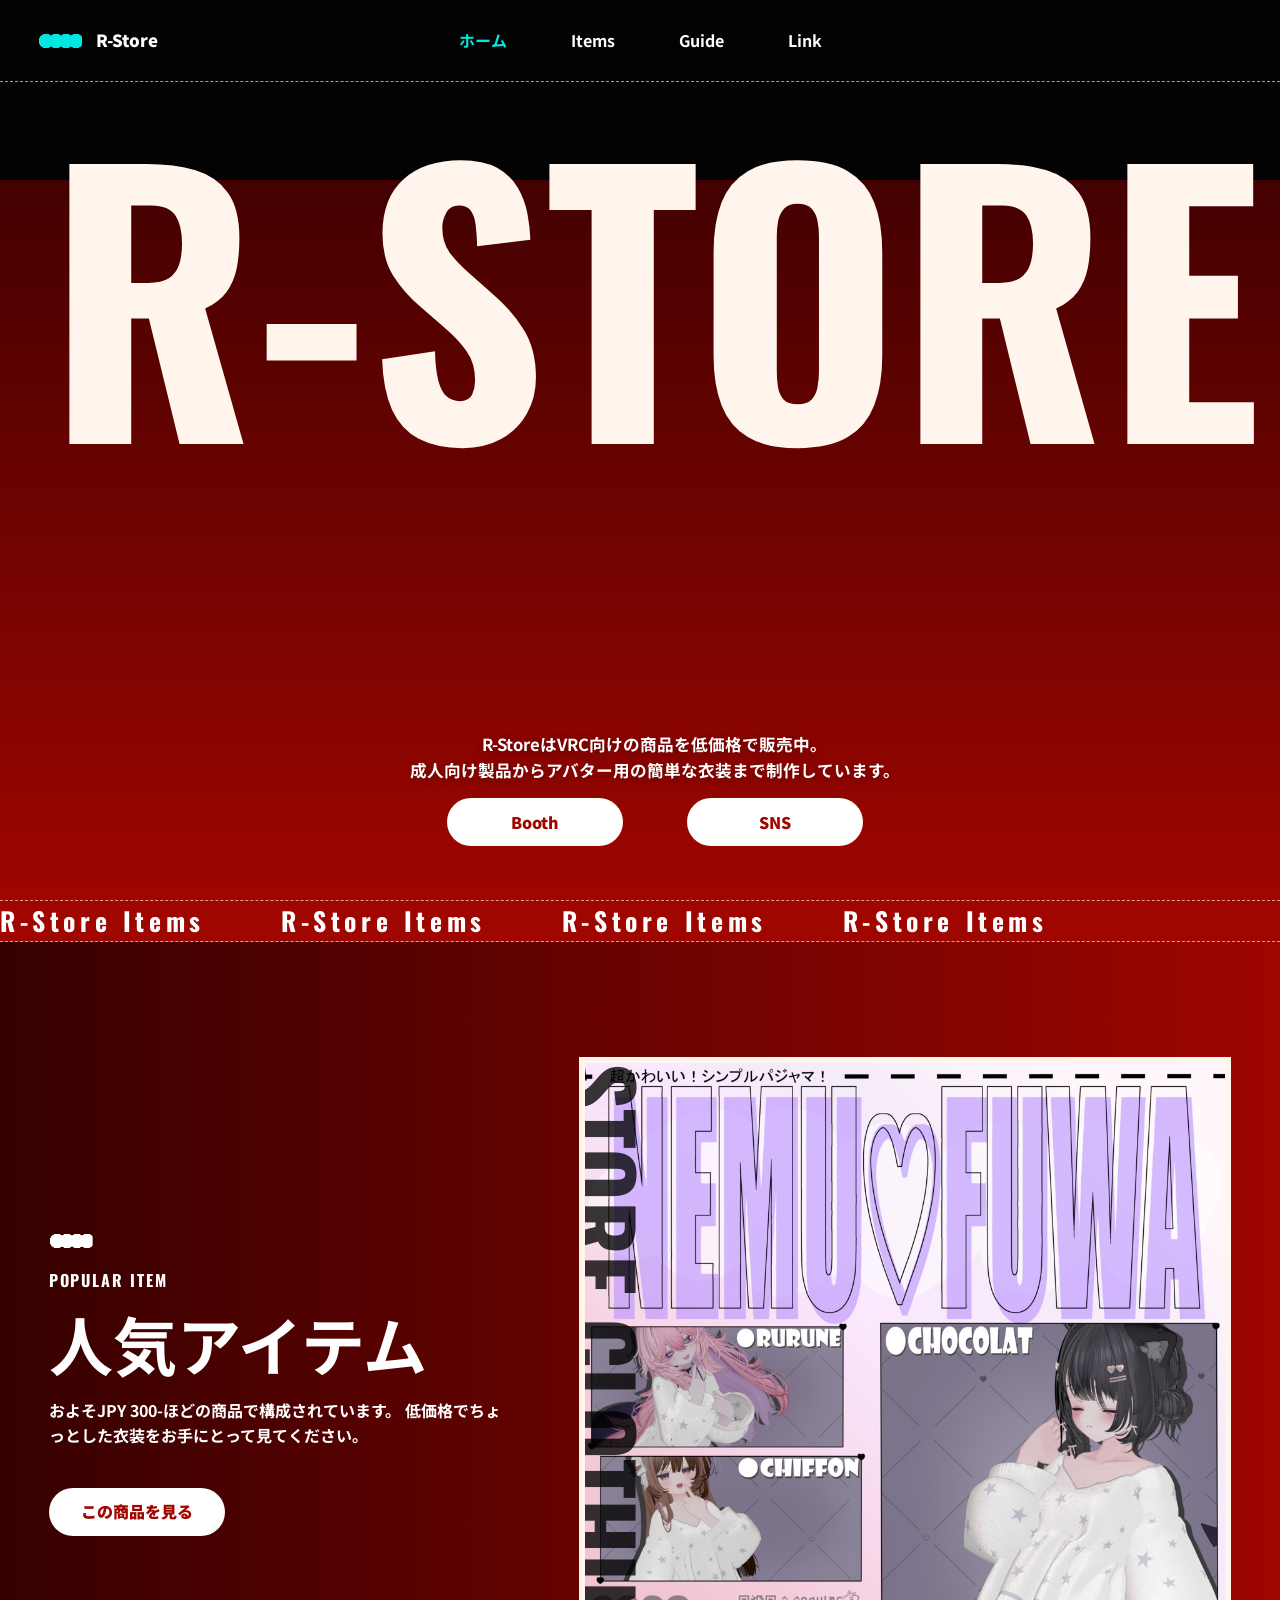
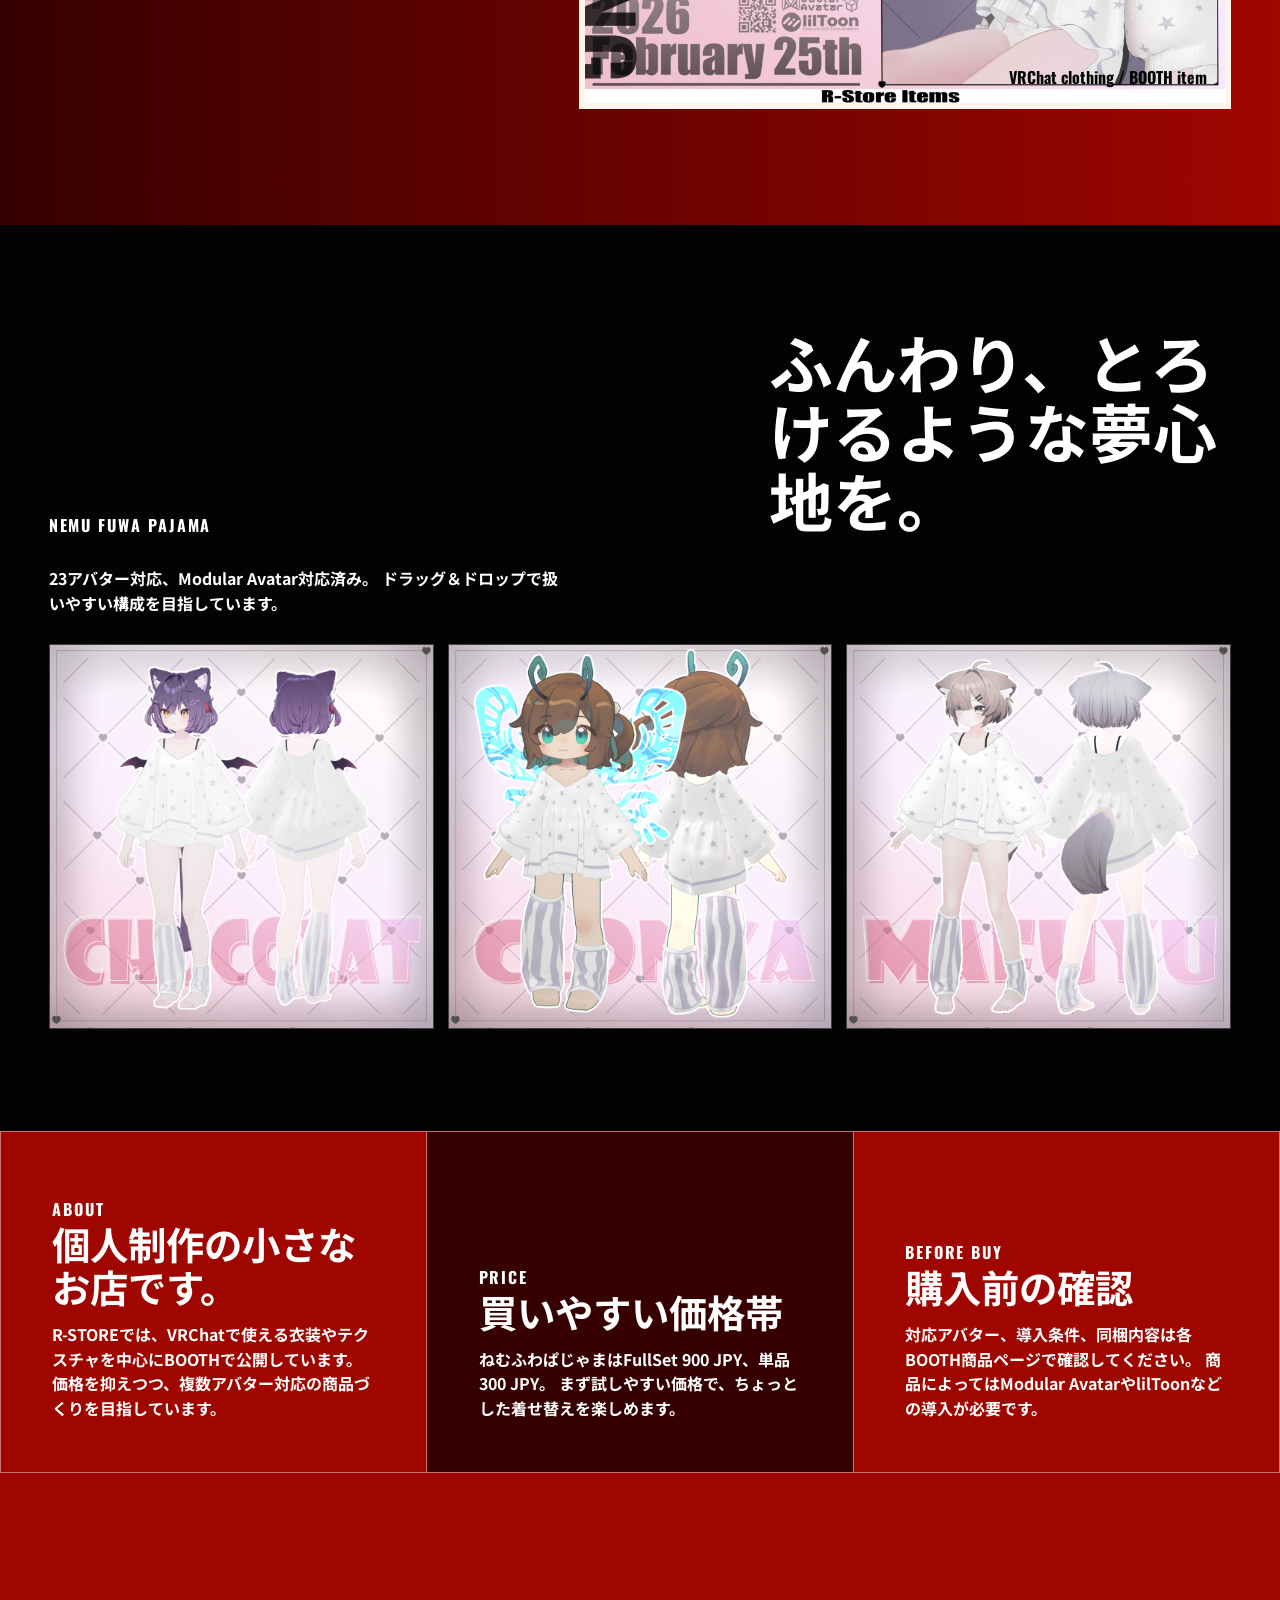
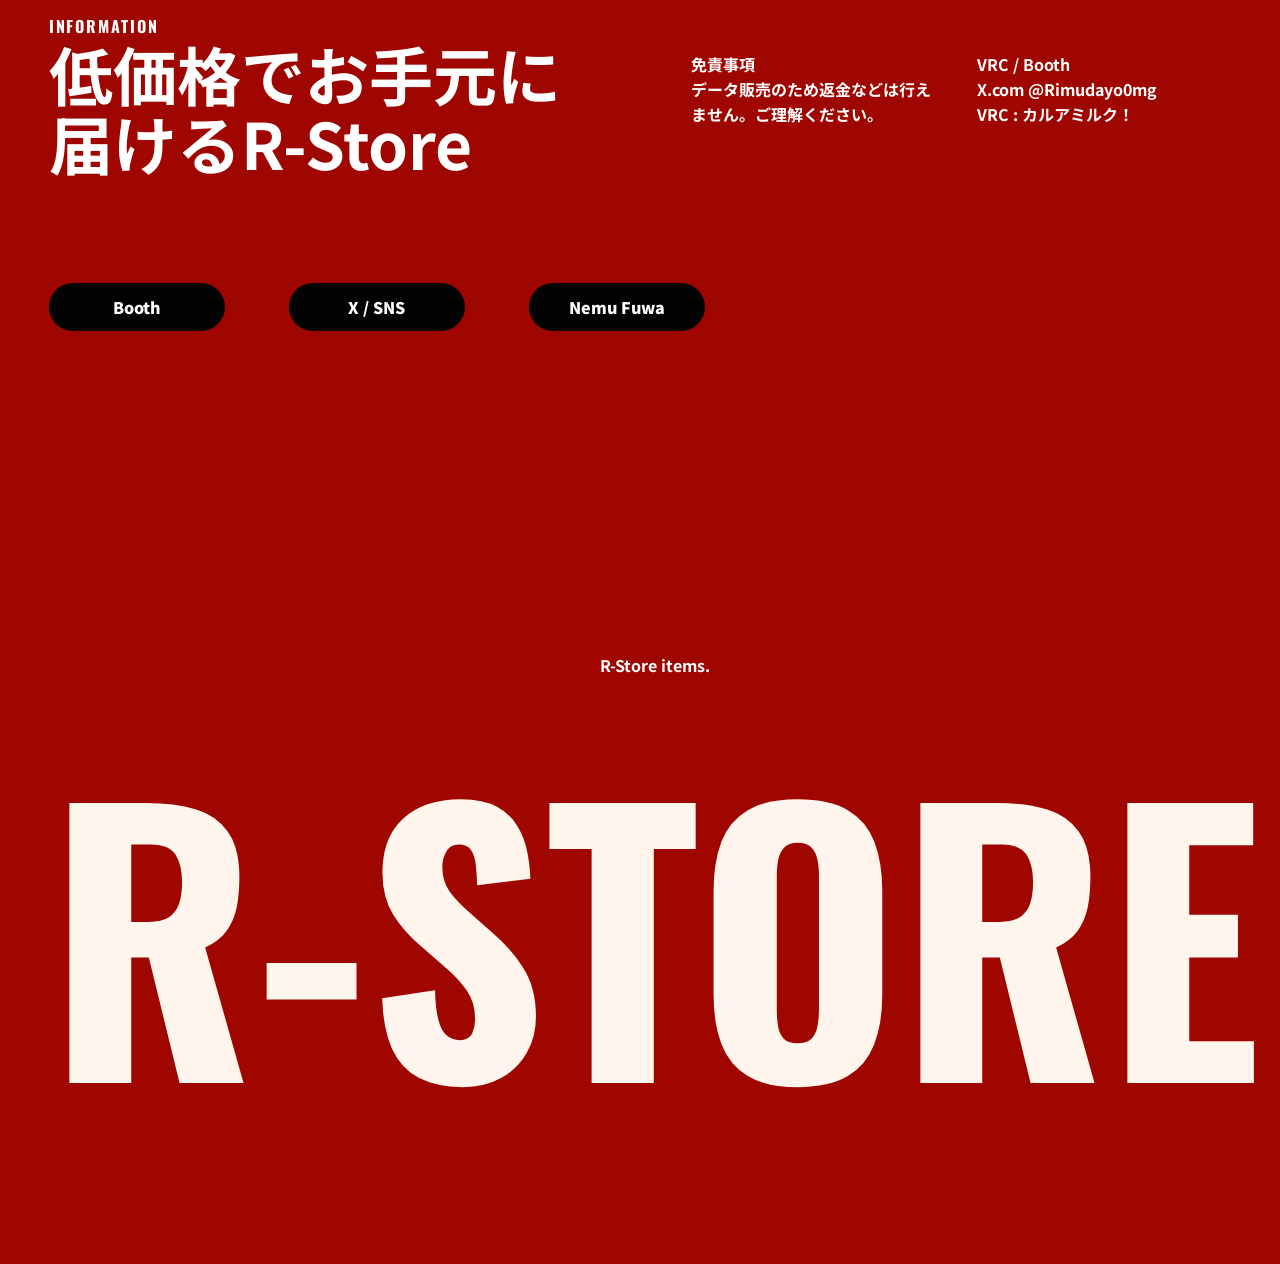
==== commit 736cb22b: "Restore site details in bold layout" ====
--- a/index.html
+++ b/index.html
@@ -23,6 +23,7 @@
     <nav class="nav" aria-label="メインナビゲーション">
       <a href="#top">ホーム</a>
       <a href="#items">Items</a>
+      <a href="#guide">Guide</a>
       <a href="#links">Link</a>
     </nav>
   </header>
@@ -69,11 +70,42 @@
       <div class="gallery-copy">
         <p class="section-kicker">Nemu Fuwa Pajama</p>
         <h2>ふんわり、とろけるような夢心地を。</h2>
+        <p>
+          23アバター対応、Modular Avatar対応済み。
+          ドラッグ＆ドロップで扱いやすい構成を目指しています。
+        </p>
       </div>
       <div class="gallery">
         <img src="assets/nemufuwa-2.jpg" alt="Chocolat対応のねむふわぱじゃま着用イメージ">
         <img src="assets/nemufuwa-3.jpg" alt="ねむふわぱじゃまの別アバター着用イメージ">
         <img src="assets/nemufuwa-4.jpg" alt="ねむふわぱじゃまの別カラー着用イメージ">
+      </div>
+    </section>
+
+    <section class="details" id="guide">
+      <div class="detail-card">
+        <p class="section-kicker">About</p>
+        <h2>個人制作の小さなお店です。</h2>
+        <p>
+          R-STOREでは、VRChatで使える衣装やテクスチャを中心にBOOTHで公開しています。
+          価格を抑えつつ、複数アバター対応の商品づくりを目指しています。
+        </p>
+      </div>
+      <div class="detail-card">
+        <p class="section-kicker">Price</p>
+        <h2>買いやすい価格帯</h2>
+        <p>
+          ねむふわぱじゃまはFullSet 900 JPY、単品 300 JPY。
+          まず試しやすい価格で、ちょっとした着せ替えを楽しめます。
+        </p>
+      </div>
+      <div class="detail-card">
+        <p class="section-kicker">Before Buy</p>
+        <h2>購入前の確認</h2>
+        <p>
+          対応アバター、導入条件、同梱内容は各BOOTH商品ページで確認してください。
+          商品によってはModular AvatarやlilToonなどの導入が必要です。
+        </p>
       </div>
     </section>
 
@@ -96,6 +128,7 @@
       <div class="link-buttons">
         <a class="button dark" href="https://r-store.booth.pm/" target="_blank" rel="noopener">Booth</a>
         <a class="button dark" href="https://x.com/RimuDayo0mg" target="_blank" rel="noopener">X / SNS</a>
+        <a class="button dark" href="https://r-store.booth.pm/items/8027775" target="_blank" rel="noopener">Nemu Fuwa</a>
       </div>
     </section>
 
--- a/styles.css
+++ b/styles.css
@@ -280,11 +280,16 @@
 }
 
 .gallery-copy {
-  display: flex;
-  justify-content: space-between;
+  display: grid;
+  grid-template-columns: minmax(0, 1.2fr) minmax(260px, 0.8fr);
   gap: 28px;
   align-items: end;
   margin-bottom: 28px;
+}
+
+.gallery-copy p:last-child {
+  margin: 0;
+  max-width: 520px;
 }
 
 .gallery {
@@ -300,6 +305,38 @@
   border: 1px solid rgba(255, 255, 255, 0.24);
 }
 
+.details {
+  display: grid;
+  grid-template-columns: repeat(3, minmax(0, 1fr));
+  gap: 1px;
+  padding: 1px;
+  background: rgba(255, 255, 255, 0.44);
+}
+
+.detail-card {
+  min-height: 340px;
+  display: flex;
+  flex-direction: column;
+  justify-content: flex-end;
+  padding: clamp(24px, 4vw, 54px);
+  background: var(--red);
+}
+
+.detail-card:nth-child(2) {
+  background: var(--deep-red);
+}
+
+.detail-card h2 {
+  margin-bottom: 14px;
+  font-size: clamp(1.8rem, 3vw, 3.2rem);
+  line-height: 1.12;
+}
+
+.detail-card p:last-child {
+  margin-bottom: 0;
+  max-width: 420px;
+}
+
 .links {
   display: grid;
   grid-template-columns: 1fr 1fr;
@@ -377,10 +414,14 @@
   }
 
   .gallery-copy {
-    display: block;
+    grid-template-columns: 1fr;
   }
 
   .gallery {
     grid-template-columns: 1fr;
   }
-}
+
+  .details {
+    grid-template-columns: 1fr;
+  }
+}
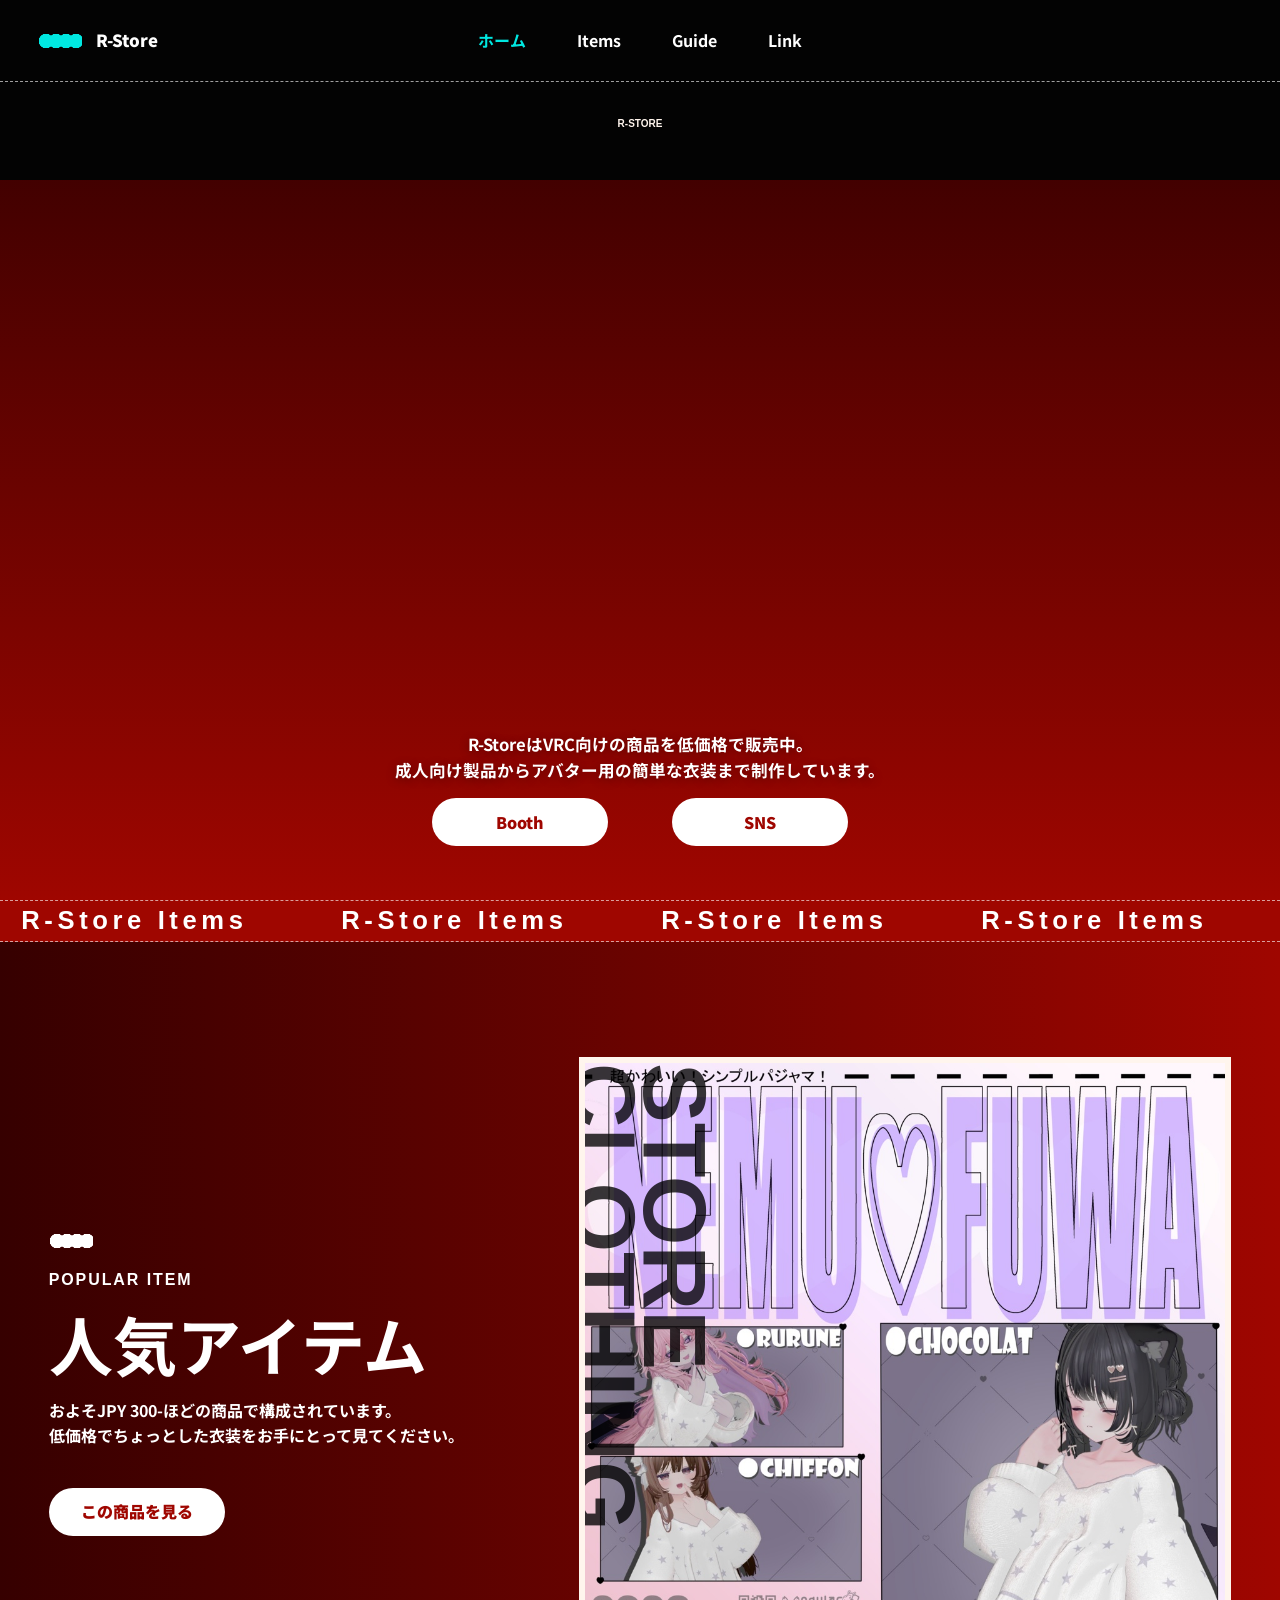
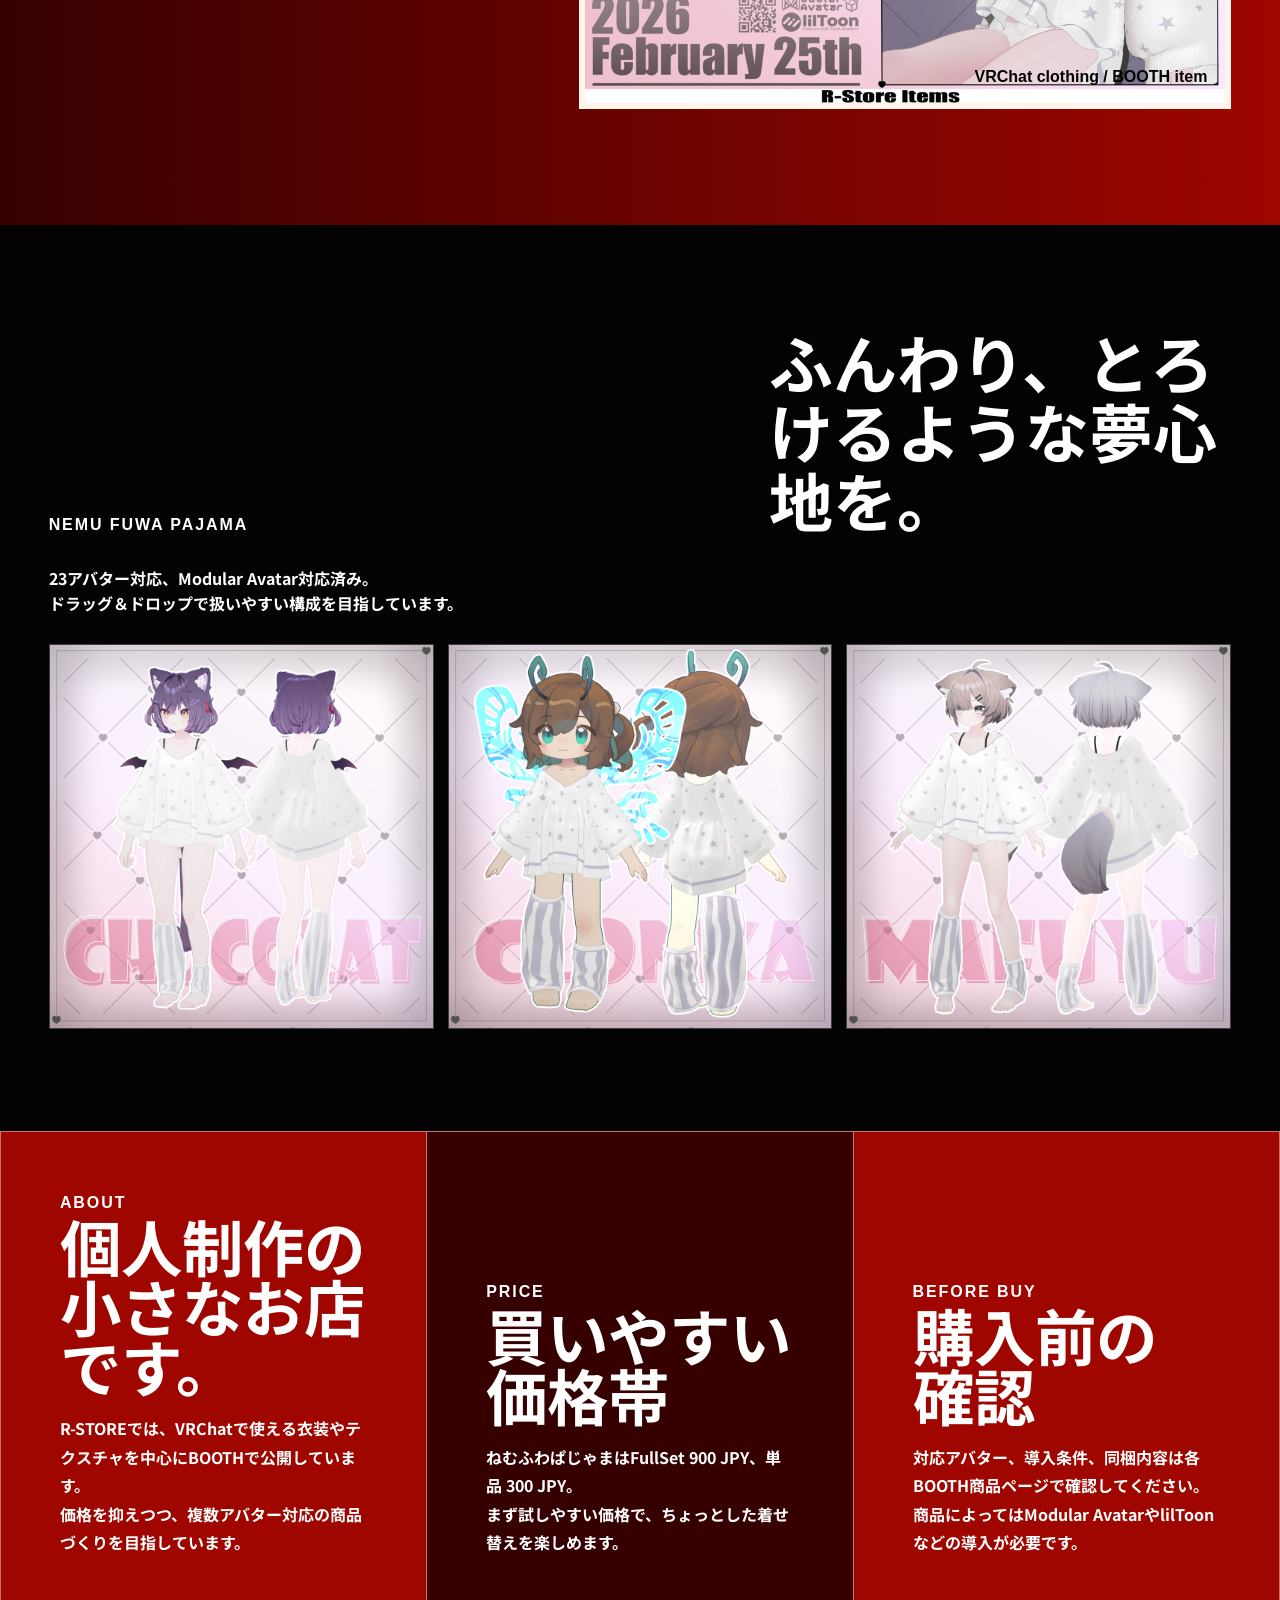
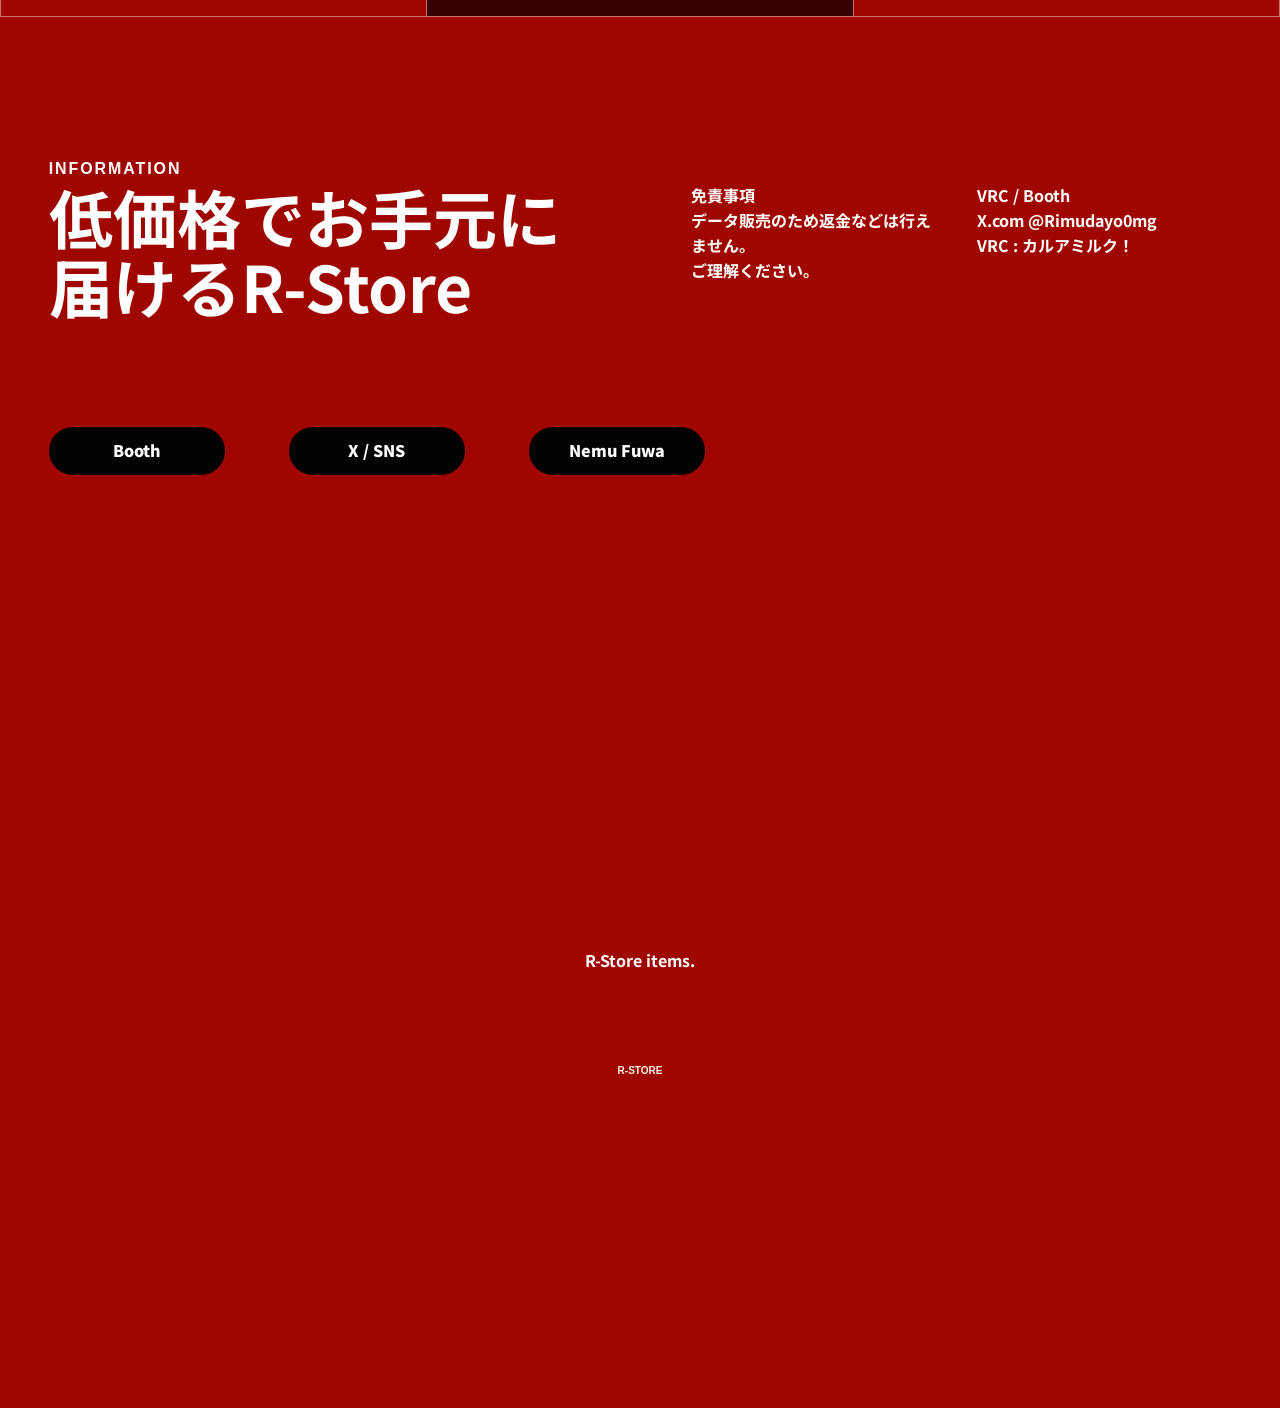
==== commit 5b52596c: "Tune R-STORE typography and marquee" ====
--- a/index.html
+++ b/index.html
@@ -11,7 +11,7 @@
   <title>R-STORE | VRChat Clothing</title>
   <link rel="preconnect" href="https://fonts.googleapis.com">
   <link rel="preconnect" href="https://fonts.gstatic.com" crossorigin>
-  <link href="https://fonts.googleapis.com/css2?family=Noto+Sans+JP:wght@500;700;900&family=Oswald:wght@600;700&display=swap" rel="stylesheet">
+  <link href="https://fonts.googleapis.com/css2?family=Noto+Sans+JP:wght@500;700;900&display=swap" rel="stylesheet">
   <link rel="stylesheet" href="styles.css">
 </head>
 <body>
@@ -30,7 +30,7 @@
 
   <main id="top">
     <section class="hero">
-      <p class="mega-title" aria-label="R-STORE">R-STORE</p>
+      <p class="mega-title fit-title" aria-label="R-STORE">R-STORE</p>
       <div class="hero-copy">
         <p>
           R-StoreはVRC向けの商品を低価格で販売中。<br>
@@ -45,7 +45,12 @@
 
     <div class="marquee" aria-hidden="true">
       <div class="marquee-track">
-        <span>R-Store Items</span><span>R-Store Items</span><span>R-Store Items</span><span>R-Store Items</span>
+        <div class="marquee-group">
+          <span>R-Store Items</span><span>R-Store Items</span><span>R-Store Items</span><span>R-Store Items</span>
+        </div>
+        <div class="marquee-group">
+          <span>R-Store Items</span><span>R-Store Items</span><span>R-Store Items</span><span>R-Store Items</span>
+        </div>
       </div>
     </div>
 
@@ -55,7 +60,7 @@
         <p class="section-kicker">Popular Item</p>
         <h1>人気アイテム</h1>
         <p>
-          およそJPY 300-ほどの商品で構成されています。
+          およそJPY 300-ほどの商品で構成されています。<br>
           低価格でちょっとした衣装をお手にとって見てください。
         </p>
         <a class="button light" href="https://r-store.booth.pm/items/8027775" target="_blank" rel="noopener">この商品を見る</a>
@@ -71,7 +76,7 @@
         <p class="section-kicker">Nemu Fuwa Pajama</p>
         <h2>ふんわり、とろけるような夢心地を。</h2>
         <p>
-          23アバター対応、Modular Avatar対応済み。
+          23アバター対応、Modular Avatar対応済み。<br>
           ドラッグ＆ドロップで扱いやすい構成を目指しています。
         </p>
       </div>
@@ -85,25 +90,25 @@
     <section class="details" id="guide">
       <div class="detail-card">
         <p class="section-kicker">About</p>
-        <h2>個人制作の小さなお店です。</h2>
+        <h2>個人制作の<br>小さなお店です。</h2>
         <p>
-          R-STOREでは、VRChatで使える衣装やテクスチャを中心にBOOTHで公開しています。
+          R-STOREでは、VRChatで使える衣装やテクスチャを中心にBOOTHで公開しています。<br>
           価格を抑えつつ、複数アバター対応の商品づくりを目指しています。
         </p>
       </div>
       <div class="detail-card">
         <p class="section-kicker">Price</p>
-        <h2>買いやすい価格帯</h2>
+        <h2>買いやすい<br>価格帯</h2>
         <p>
-          ねむふわぱじゃまはFullSet 900 JPY、単品 300 JPY。
+          ねむふわぱじゃまはFullSet 900 JPY、単品 300 JPY。<br>
           まず試しやすい価格で、ちょっとした着せ替えを楽しめます。
         </p>
       </div>
       <div class="detail-card">
         <p class="section-kicker">Before Buy</p>
-        <h2>購入前の確認</h2>
+        <h2>購入前の<br>確認</h2>
         <p>
-          対応アバター、導入条件、同梱内容は各BOOTH商品ページで確認してください。
+          対応アバター、導入条件、同梱内容は各BOOTH商品ページで確認してください。<br>
           商品によってはModular AvatarやlilToonなどの導入が必要です。
         </p>
       </div>
@@ -117,7 +122,8 @@
       <div class="info-grid">
         <p>
           免責事項<br>
-          データ販売のため返金などは行えません。ご理解ください。
+          データ販売のため返金などは行えません。<br>
+          ご理解ください。
         </p>
         <p>
           VRC / Booth<br>
@@ -134,8 +140,23 @@
 
     <section class="closing">
       <p class="closing-note">R-Store items.</p>
-      <p class="mega-title bottom" aria-label="R-STORE">R-STORE</p>
+      <p class="mega-title bottom fit-title" aria-label="R-STORE">R-STORE</p>
     </section>
   </main>
+
+  <script>
+    const fitTitles = () => {
+      document.querySelectorAll(".fit-title").forEach((title) => {
+        title.style.fontSize = "10px";
+        const targetWidth = window.innerWidth * 0.8;
+        const currentWidth = title.scrollWidth || 1;
+        title.style.fontSize = `${(targetWidth / currentWidth) * 10}px`;
+      });
+    };
+
+    window.addEventListener("resize", fitTitles);
+    window.addEventListener("load", fitTitles);
+    fitTitles();
+  </script>
 </body>
 </html>
--- a/styles.css
+++ b/styles.css
@@ -64,12 +64,11 @@
     radial-gradient(circle at 28px 50%, currentColor 0 7px, transparent 7.5px),
     radial-gradient(circle at 38px 50%, currentColor 0 7px, transparent 7.5px);
   color: var(--cyan);
-  clip-path: inset(0 0 0 0);
 }
 
 .nav {
   display: flex;
-  gap: clamp(28px, 5vw, 64px);
+  gap: clamp(22px, 4vw, 56px);
   font-size: 1rem;
 }
 
@@ -85,7 +84,7 @@
   min-height: calc(100vh - 82px);
   display: grid;
   align-content: space-between;
-  padding: clamp(22px, 4vw, 56px) clamp(20px, 3.8vw, 70px) 54px;
+  padding: clamp(18px, 3vw, 42px) 10vw 54px;
   background:
     linear-gradient(180deg, var(--black) 0 12%, transparent 12%),
     linear-gradient(180deg, var(--deep-red), var(--red));
@@ -93,14 +92,16 @@
 }
 
 .mega-title {
-  margin: 0;
+  width: 80vw;
+  margin: 0 auto;
   color: var(--cream);
-  font-family: "Oswald", Impact, sans-serif;
-  font-size: clamp(6.4rem, 27vw, 25rem);
-  font-weight: 700;
-  line-height: 0.9;
+  font-family: Impact, Haettenschweiler, "Arial Narrow Bold", sans-serif;
+  font-size: 12rem;
+  font-weight: 900;
+  line-height: 0.86;
   letter-spacing: 0;
   white-space: nowrap;
+  text-align: center;
   text-transform: uppercase;
 }
 
@@ -163,12 +164,22 @@
 .marquee-track {
   width: max-content;
   display: flex;
-  animation: marquee 18s linear infinite;
+  animation: marquee 20s linear infinite;
+  will-change: transform;
+}
+
+.marquee-group {
+  min-width: 100vw;
+  display: flex;
+  align-items: center;
+  justify-content: space-around;
+  gap: clamp(28px, 4vw, 72px);
+  padding-right: clamp(28px, 4vw, 72px);
 }
 
 .marquee span {
-  padding-right: 76px;
-  font-family: "Oswald", Impact, sans-serif;
+  flex: 0 0 auto;
+  font-family: Impact, Haettenschweiler, "Arial Narrow Bold", sans-serif;
   font-size: clamp(1.2rem, 2vw, 2rem);
   letter-spacing: 0.18em;
 }
@@ -204,7 +215,7 @@
 
 .section-kicker {
   margin: 0;
-  font-family: "Oswald", Impact, sans-serif;
+  font-family: Impact, Haettenschweiler, "Arial Narrow Bold", sans-serif;
   letter-spacing: 0.12em;
   text-transform: uppercase;
 }
@@ -251,7 +262,7 @@
   content: "STORE CLOTHING";
   writing-mode: vertical-rl;
   color: rgba(0, 0, 0, 0.78);
-  font-family: "Oswald", Impact, sans-serif;
+  font-family: Impact, Haettenschweiler, "Arial Narrow Bold", sans-serif;
   font-size: clamp(4.4rem, 7vw, 7rem);
   line-height: 0.8;
 }
@@ -270,7 +281,7 @@
   right: 18px;
   bottom: 14px;
   color: var(--black);
-  font-family: "Oswald", Impact, sans-serif;
+  font-family: Impact, Haettenschweiler, "Arial Narrow Bold", sans-serif;
   font-size: 1rem;
 }
 
@@ -314,11 +325,11 @@
 }
 
 .detail-card {
-  min-height: 340px;
+  min-height: 400px;
   display: flex;
   flex-direction: column;
   justify-content: flex-end;
-  padding: clamp(24px, 4vw, 54px);
+  padding: clamp(28px, 4.6vw, 70px);
   background: var(--red);
 }
 
@@ -327,14 +338,16 @@
 }
 
 .detail-card h2 {
-  margin-bottom: 14px;
-  font-size: clamp(1.8rem, 3vw, 3.2rem);
-  line-height: 1.12;
+  margin-bottom: 18px;
+  font-size: clamp(2.6rem, 4.8vw, 5.8rem);
+  line-height: 0.98;
 }
 
 .detail-card p:last-child {
   margin-bottom: 0;
-  max-width: 420px;
+  max-width: 520px;
+  font-size: clamp(1rem, 1.25vw, 1.24rem);
+  line-height: 1.78;
 }
 
 .links {
@@ -362,7 +375,7 @@
   display: grid;
   align-content: center;
   gap: clamp(40px, 8vw, 94px);
-  padding: clamp(40px, 7vw, 90px) clamp(20px, 3.8vw, 70px);
+  padding: clamp(40px, 7vw, 90px) 10vw;
   background: var(--red);
   overflow: hidden;
 }
@@ -386,6 +399,7 @@
   .nav {
     width: 100%;
     justify-content: space-between;
+    gap: 14px;
   }
 
   .hero {
@@ -393,8 +407,7 @@
   }
 
   .mega-title {
-    font-size: clamp(5.2rem, 31vw, 10rem);
-    white-space: normal;
+    width: 88vw;
   }
 
   .feature,
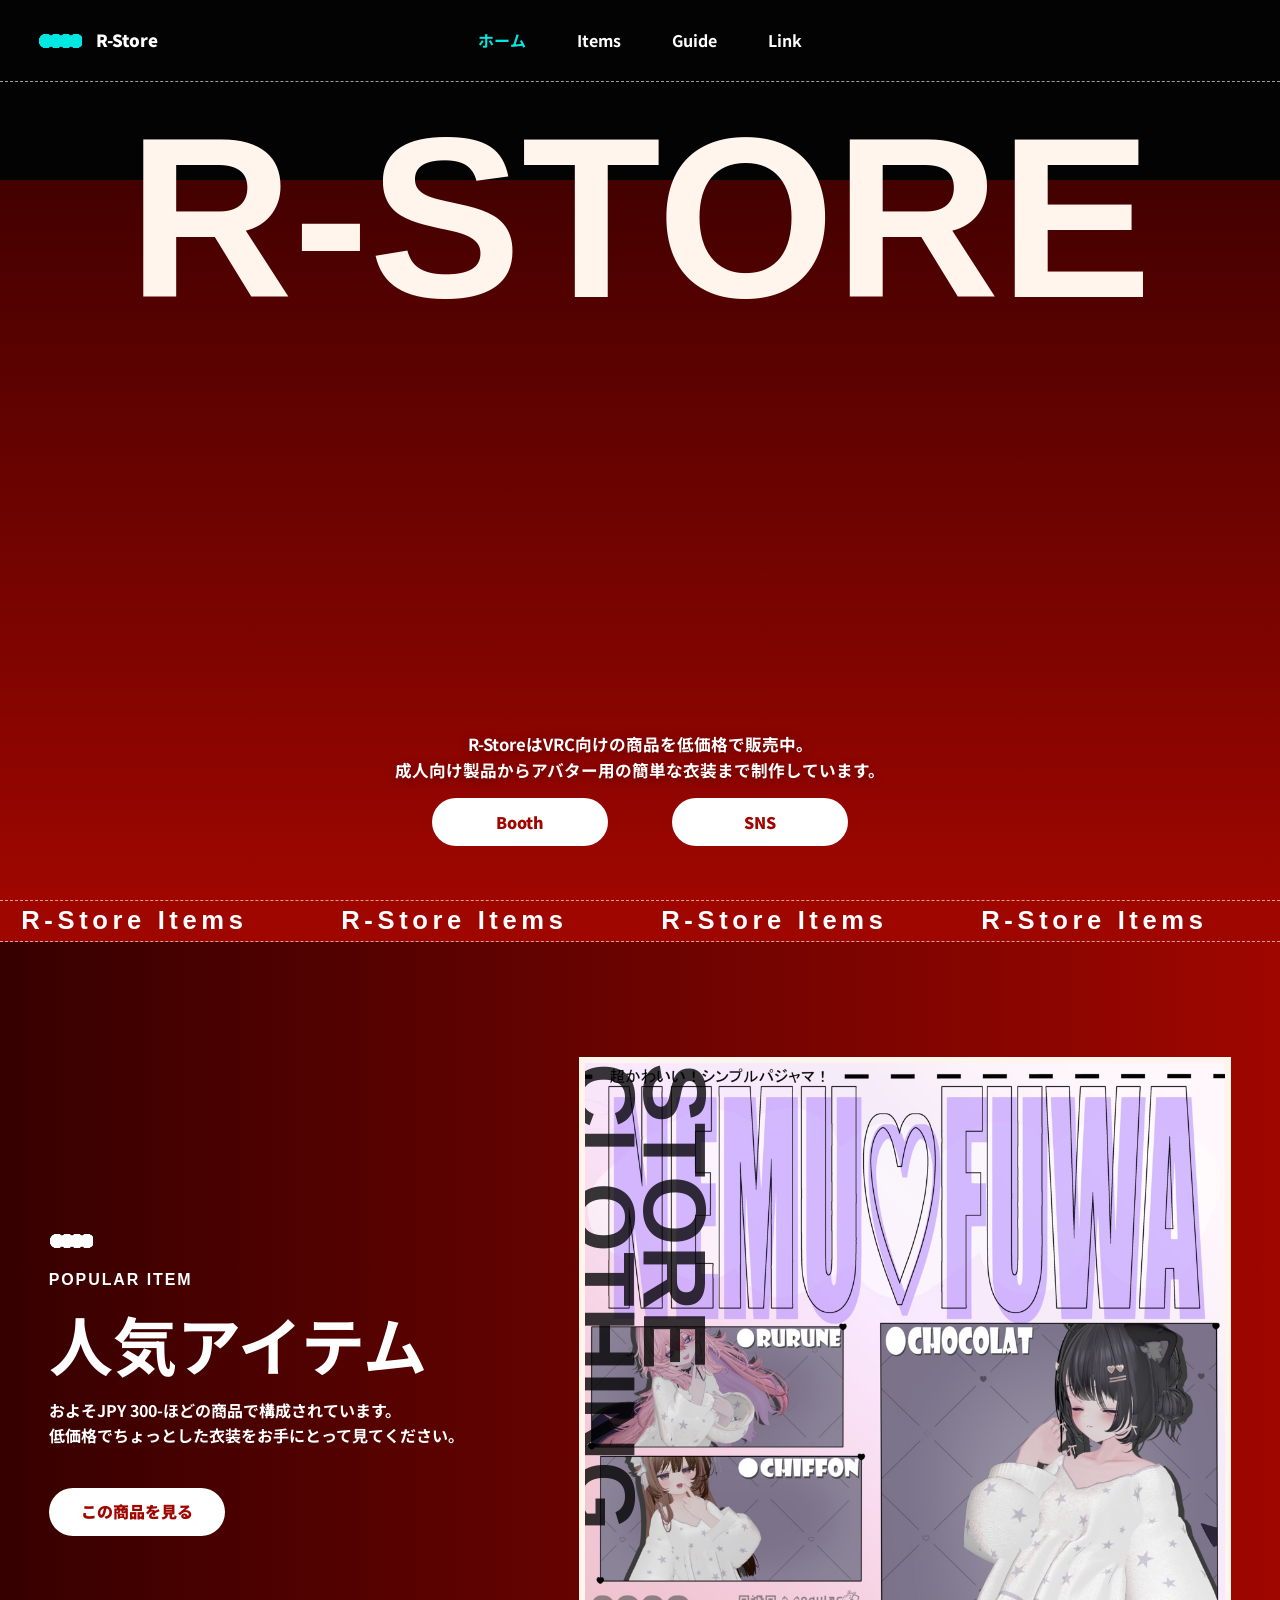
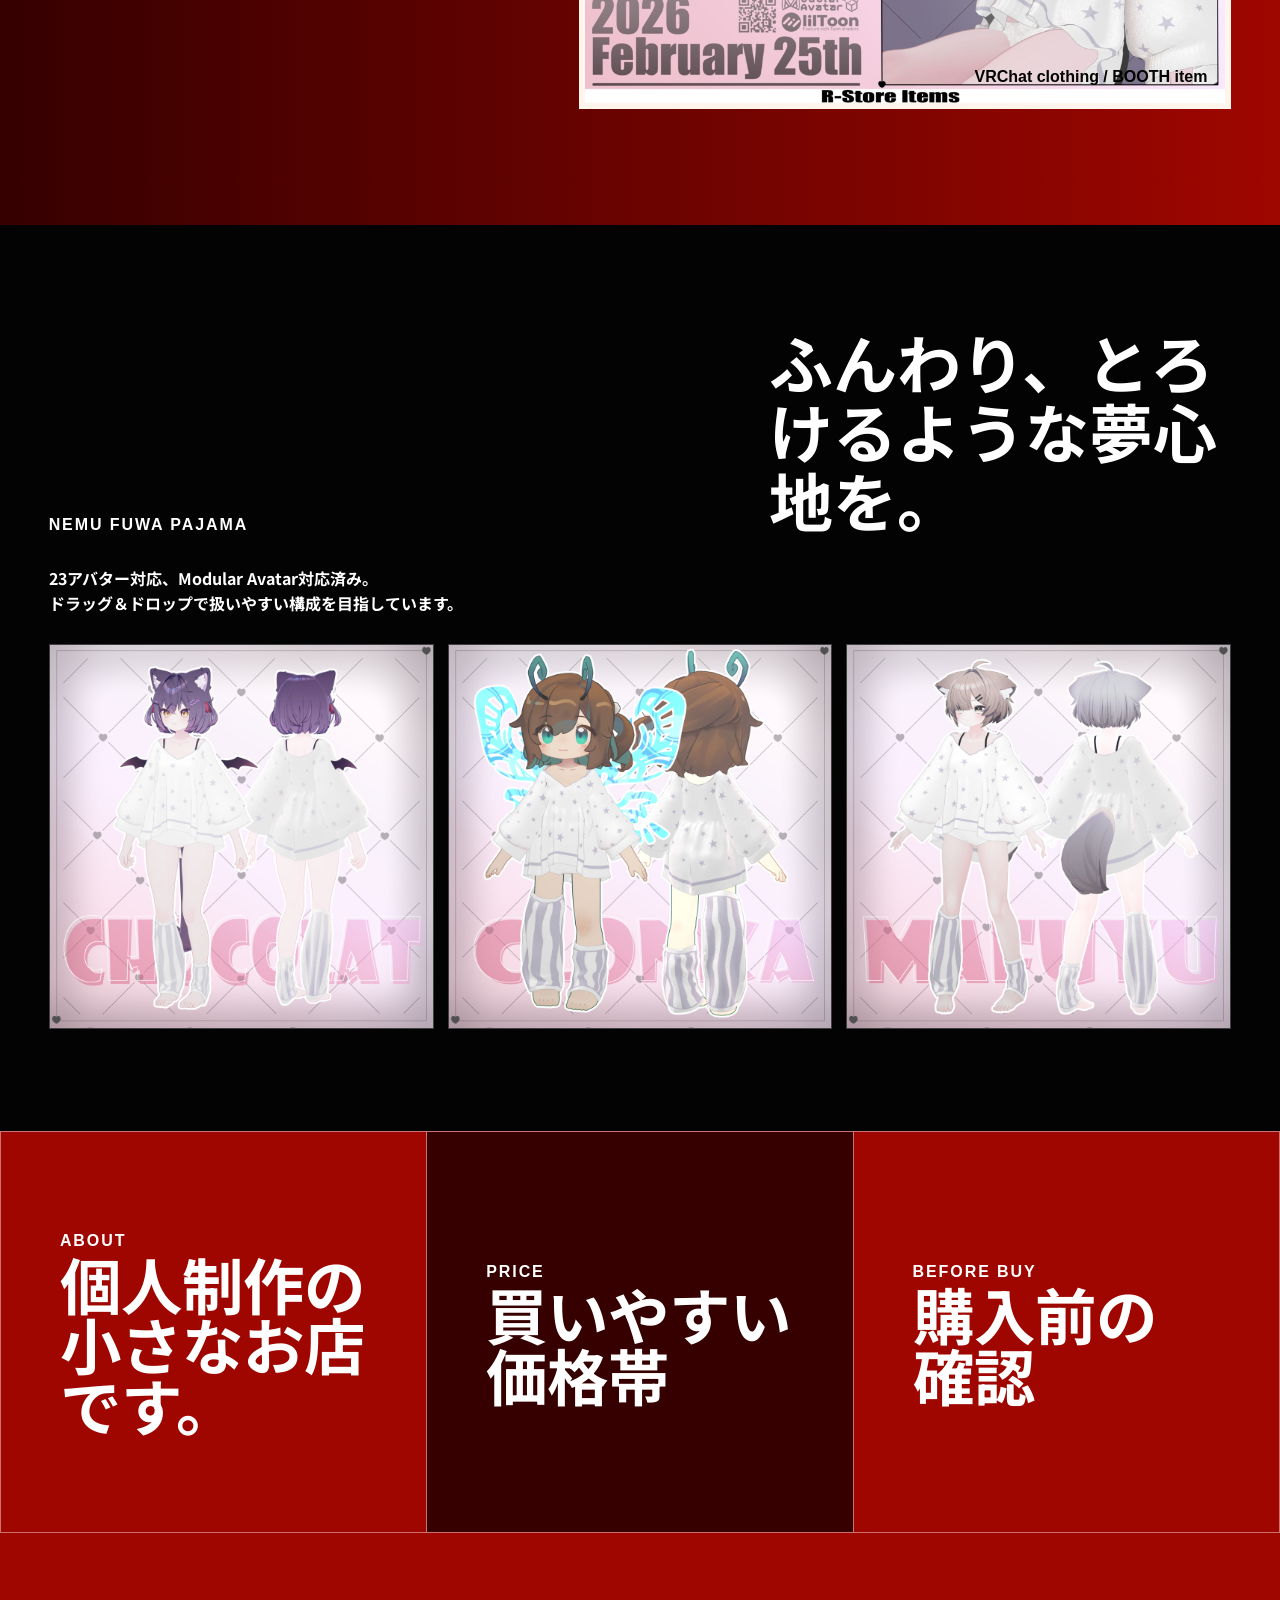
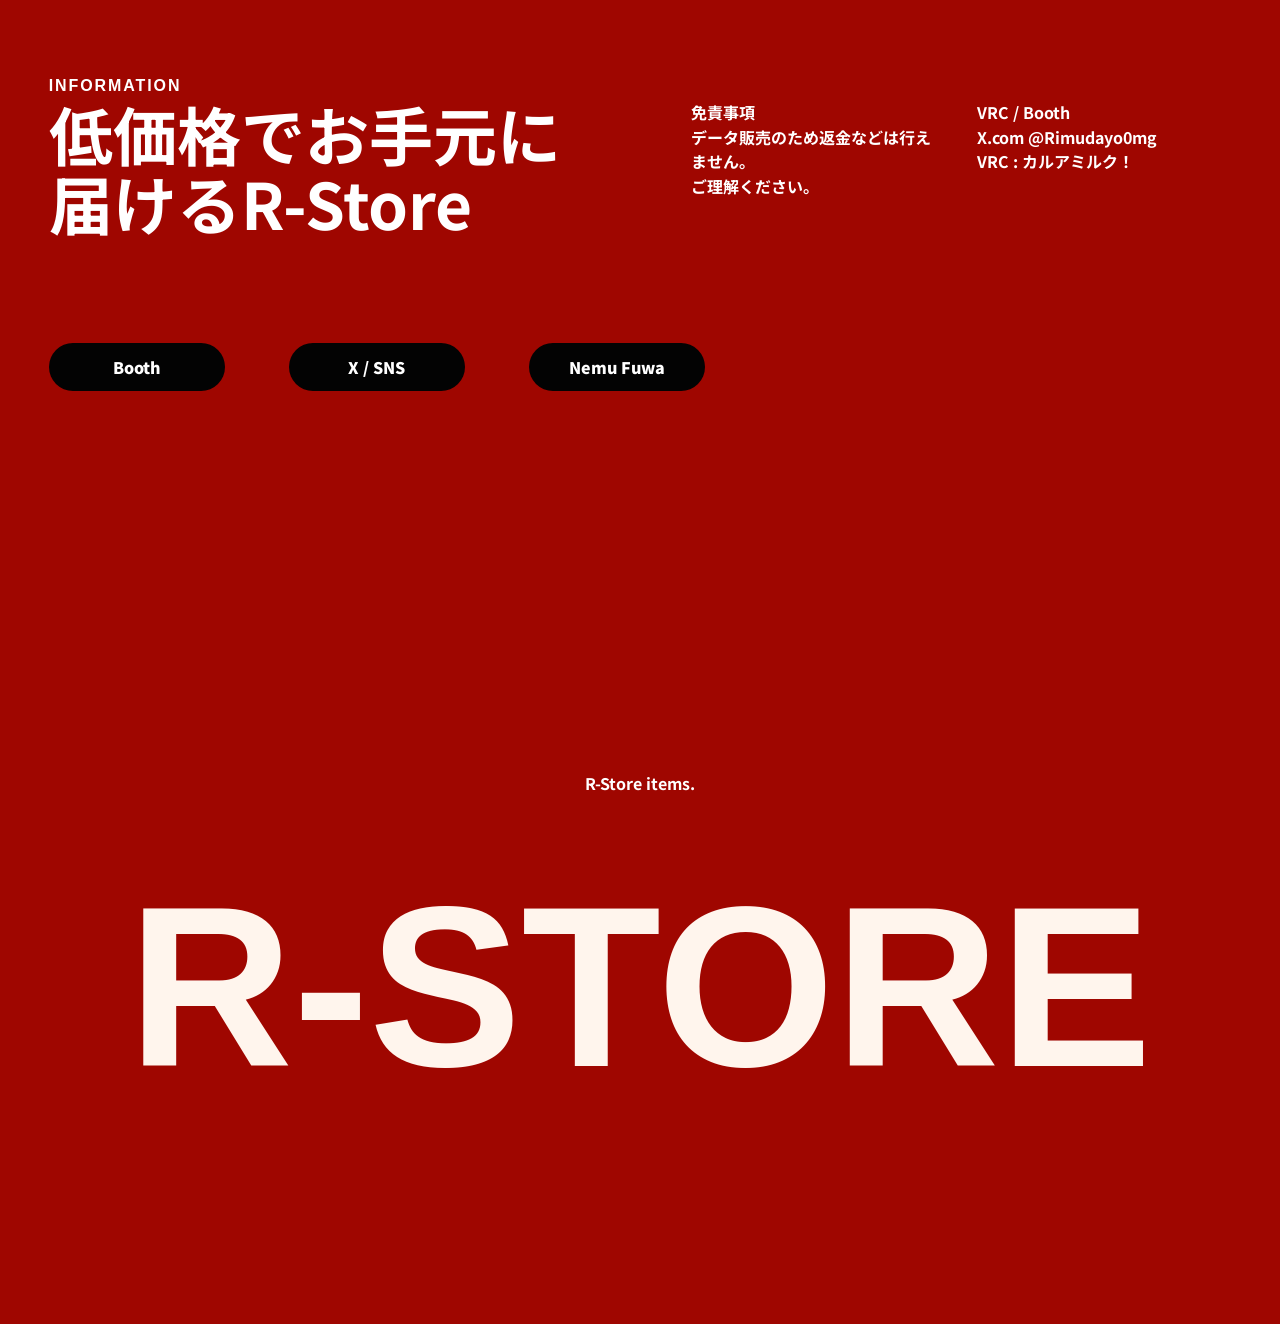
==== commit 096e8749: "Fix hero title scale and add detail hover cards" ====
--- a/index.html
+++ b/index.html
@@ -88,7 +88,7 @@
     </section>
 
     <section class="details" id="guide">
-      <div class="detail-card">
+      <div class="detail-card" tabindex="0">
         <p class="section-kicker">About</p>
         <h2>個人制作の<br>小さなお店です。</h2>
         <p>
@@ -96,7 +96,7 @@
           価格を抑えつつ、複数アバター対応の商品づくりを目指しています。
         </p>
       </div>
-      <div class="detail-card">
+      <div class="detail-card" tabindex="0">
         <p class="section-kicker">Price</p>
         <h2>買いやすい<br>価格帯</h2>
         <p>
@@ -104,7 +104,7 @@
           まず試しやすい価格で、ちょっとした着せ替えを楽しめます。
         </p>
       </div>
-      <div class="detail-card">
+      <div class="detail-card" tabindex="0">
         <p class="section-kicker">Before Buy</p>
         <h2>購入前の<br>確認</h2>
         <p>
@@ -147,15 +147,17 @@
   <script>
     const fitTitles = () => {
       document.querySelectorAll(".fit-title").forEach((title) => {
-        title.style.fontSize = "10px";
+        title.style.width = "max-content";
+        title.style.fontSize = "200px";
         const targetWidth = window.innerWidth * 0.8;
-        const currentWidth = title.scrollWidth || 1;
-        title.style.fontSize = `${(targetWidth / currentWidth) * 10}px`;
+        const currentWidth = title.getBoundingClientRect().width || 1;
+        title.style.fontSize = `${(targetWidth / currentWidth) * 200}px`;
       });
     };
 
     window.addEventListener("resize", fitTitles);
     window.addEventListener("load", fitTitles);
+    document.fonts?.ready?.then(fitTitles);
     fitTitles();
   </script>
 </body>
--- a/styles.css
+++ b/styles.css
@@ -92,7 +92,7 @@
 }
 
 .mega-title {
-  width: 80vw;
+  width: max-content;
   margin: 0 auto;
   color: var(--cream);
   font-family: Impact, Haettenschweiler, "Arial Narrow Bold", sans-serif;
@@ -328,9 +328,12 @@
   min-height: 400px;
   display: flex;
   flex-direction: column;
-  justify-content: flex-end;
+  justify-content: center;
   padding: clamp(28px, 4.6vw, 70px);
   background: var(--red);
+  outline: none;
+  overflow: hidden;
+  transition: background 180ms ease;
 }
 
 .detail-card:nth-child(2) {
@@ -338,9 +341,10 @@
 }
 
 .detail-card h2 {
-  margin-bottom: 18px;
+  margin-bottom: 0;
   font-size: clamp(2.6rem, 4.8vw, 5.8rem);
   line-height: 0.98;
+  transition: transform 220ms ease, margin 220ms ease;
 }
 
 .detail-card p:last-child {
@@ -348,6 +352,34 @@
   max-width: 520px;
   font-size: clamp(1rem, 1.25vw, 1.24rem);
   line-height: 1.78;
+  max-height: 0;
+  opacity: 0;
+  overflow: hidden;
+  transform: translateY(18px);
+  transition: max-height 260ms ease, opacity 220ms ease, transform 220ms ease;
+}
+
+.detail-card:hover,
+.detail-card:focus-visible {
+  background: #b50a02;
+}
+
+.detail-card:nth-child(2):hover,
+.detail-card:nth-child(2):focus-visible {
+  background: #4b0200;
+}
+
+.detail-card:hover h2,
+.detail-card:focus-visible h2 {
+  margin-bottom: 22px;
+  transform: translateY(-18px);
+}
+
+.detail-card:hover p:last-child,
+.detail-card:focus-visible p:last-child {
+  max-height: 240px;
+  opacity: 1;
+  transform: translateY(0);
 }
 
 .links {
@@ -407,7 +439,7 @@
   }
 
   .mega-title {
-    width: 88vw;
+    width: max-content;
   }
 
   .feature,
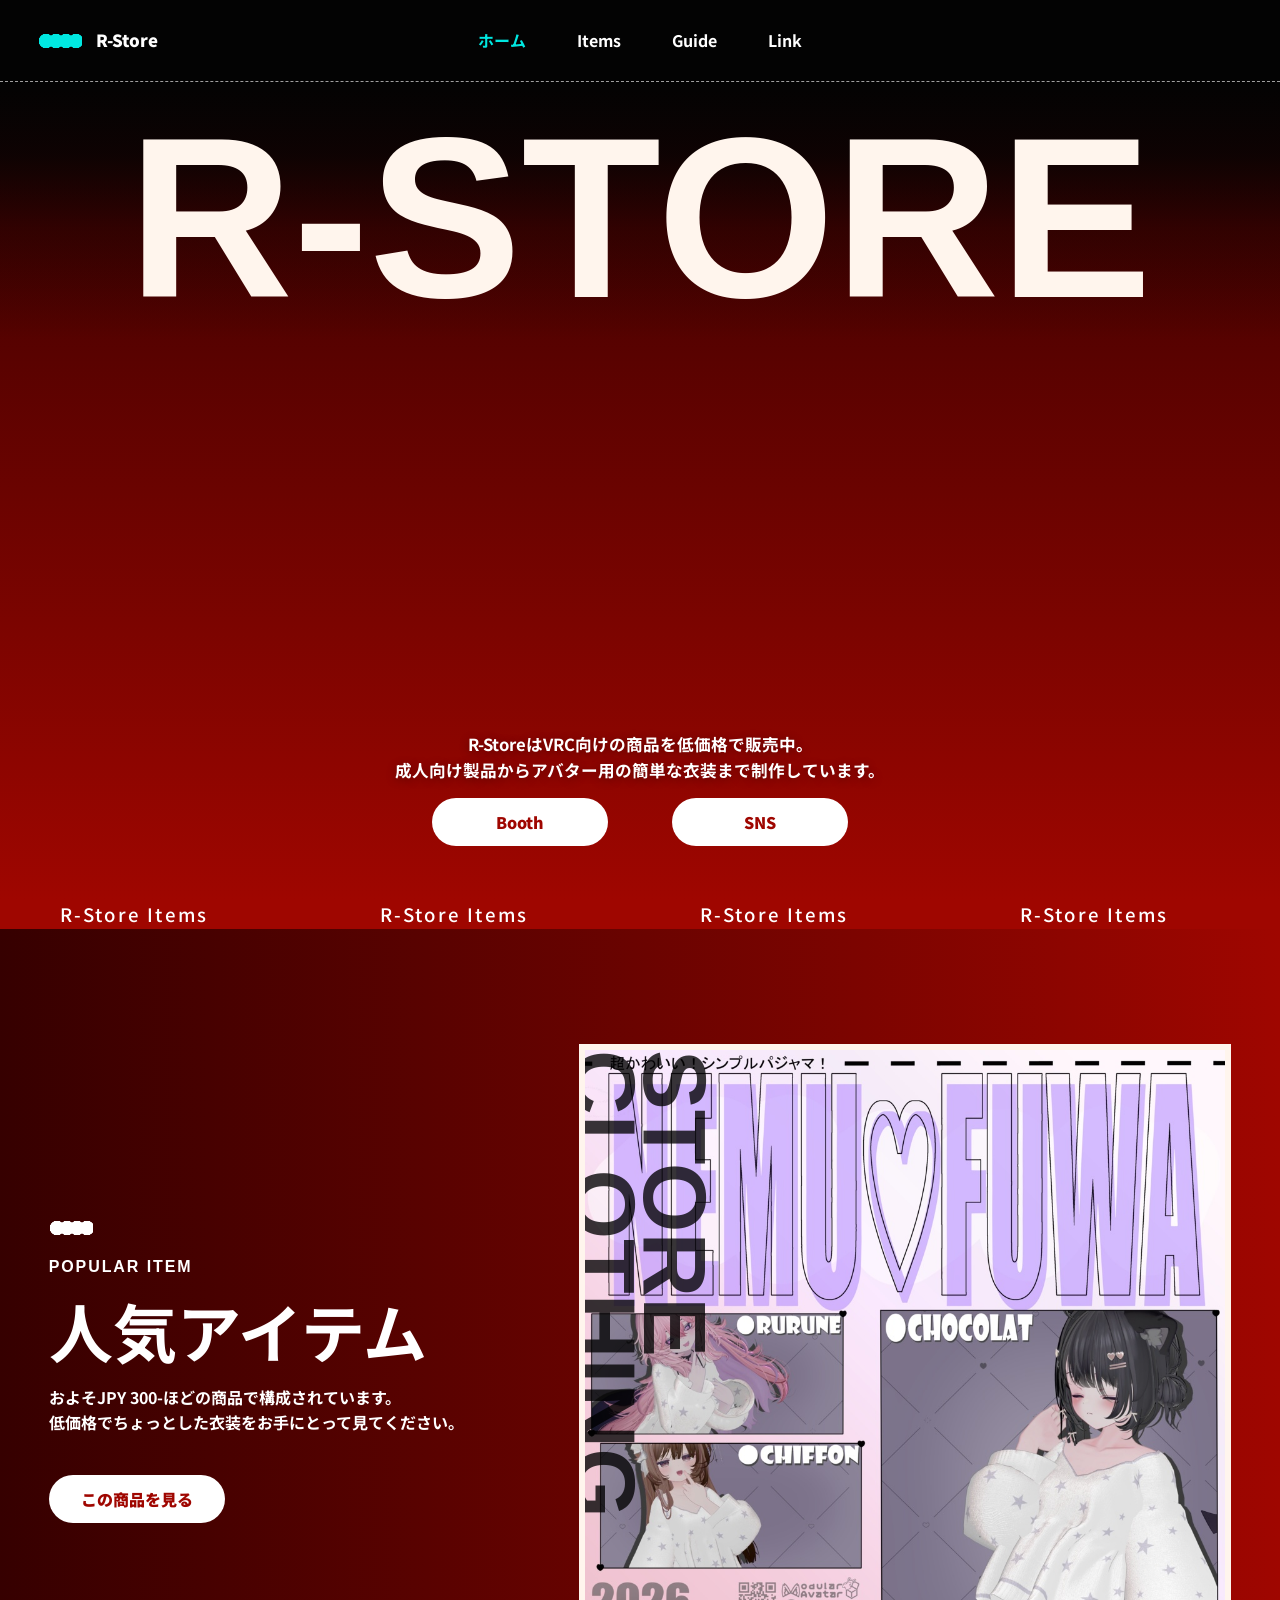
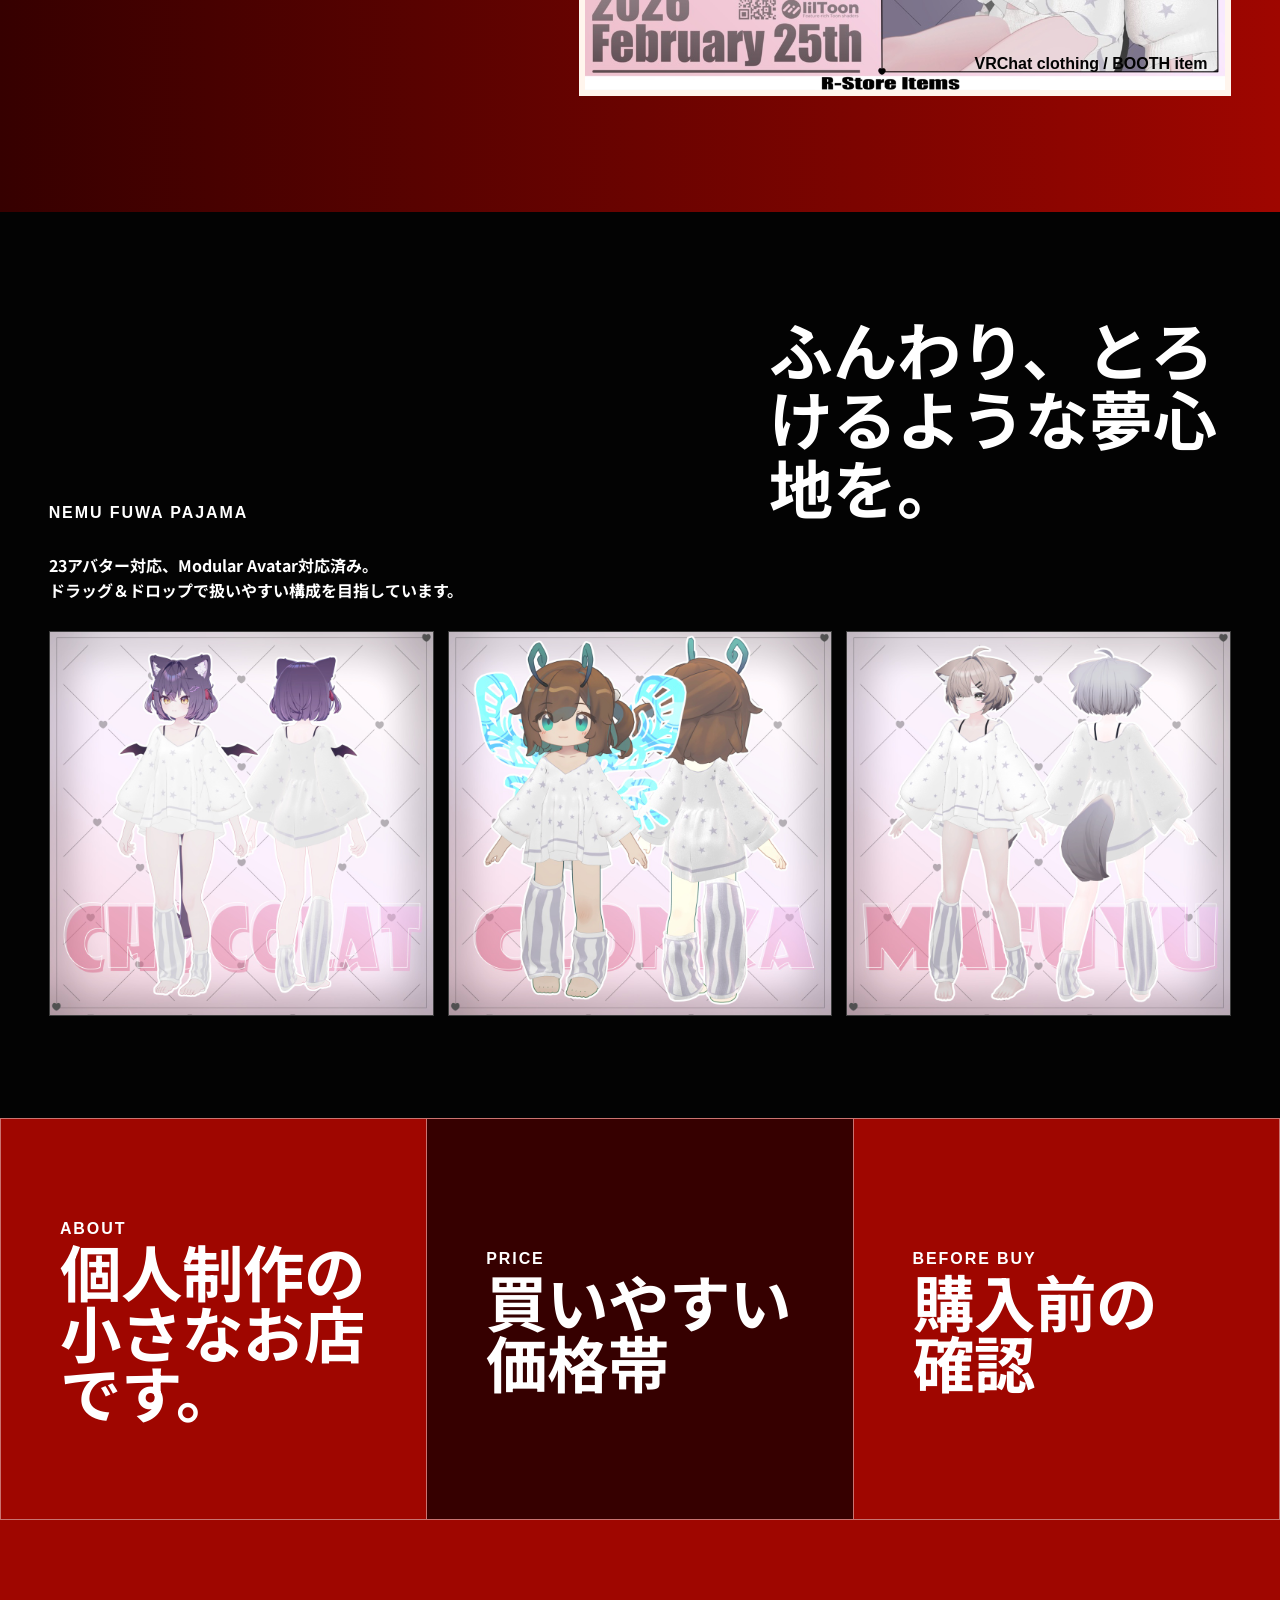
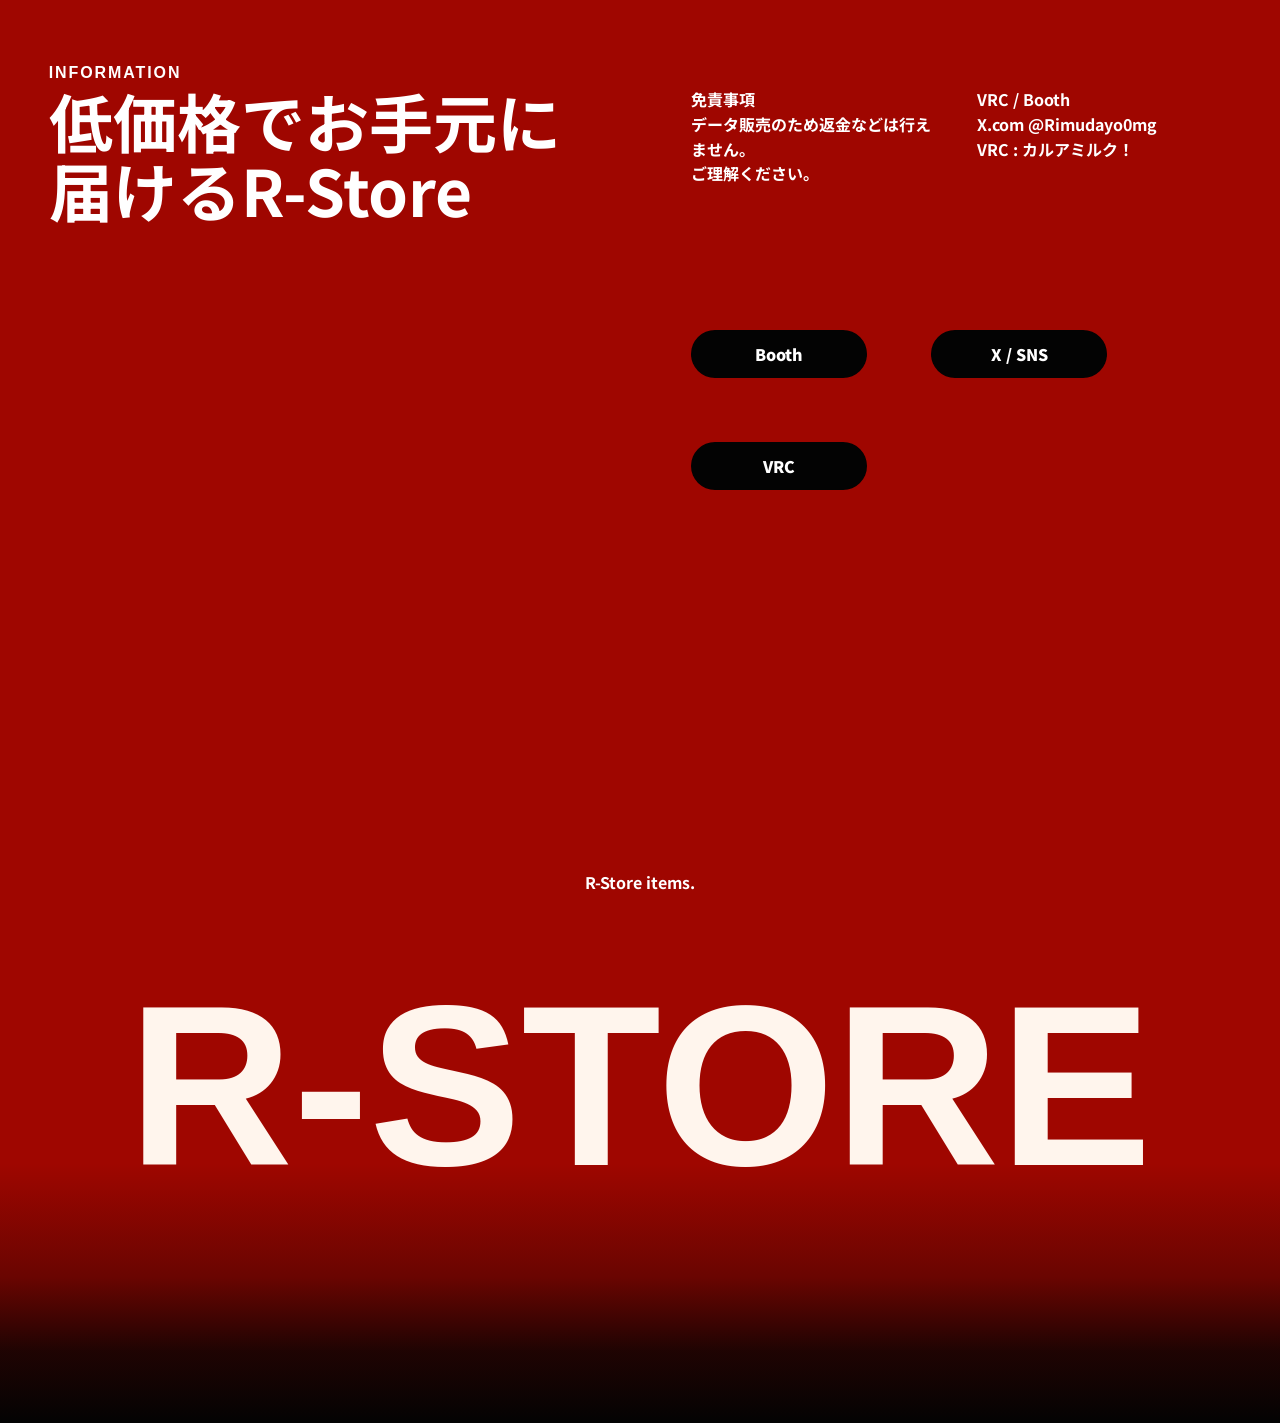
==== commit 6374b5c6: "Update marquee borders and footer links" ====
--- a/index.html
+++ b/index.html
@@ -134,7 +134,7 @@
       <div class="link-buttons">
         <a class="button dark" href="https://r-store.booth.pm/" target="_blank" rel="noopener">Booth</a>
         <a class="button dark" href="https://x.com/RimuDayo0mg" target="_blank" rel="noopener">X / SNS</a>
-        <a class="button dark" href="https://r-store.booth.pm/items/8027775" target="_blank" rel="noopener">Nemu Fuwa</a>
+        <a class="button dark" href="https://vrchat.com/home/user/usr_715ba264-d783-46f2-8287-3a6da1a5f294" target="_blank" rel="noopener">VRC</a>
       </div>
     </section>
 
--- a/styles.css
+++ b/styles.css
@@ -86,7 +86,7 @@
   align-content: space-between;
   padding: clamp(18px, 3vw, 42px) 10vw 54px;
   background:
-    linear-gradient(180deg, var(--black) 0 12%, transparent 12%),
+    linear-gradient(180deg, var(--black) 0, rgba(3, 3, 3, 0.82) 72px, rgba(3, 3, 3, 0.34) 146px, transparent 260px),
     linear-gradient(180deg, var(--deep-red), var(--red));
   overflow: hidden;
 }
@@ -155,8 +155,6 @@
 
 .marquee {
   overflow: hidden;
-  border-top: 1px dashed var(--line);
-  border-bottom: 1px dashed var(--line);
   background: var(--red);
   color: var(--white);
 }
@@ -179,9 +177,10 @@
 
 .marquee span {
   flex: 0 0 auto;
-  font-family: Impact, Haettenschweiler, "Arial Narrow Bold", sans-serif;
-  font-size: clamp(1.2rem, 2vw, 2rem);
-  letter-spacing: 0.18em;
+  font-family: "Noto Sans JP", Arial, sans-serif;
+  font-size: clamp(0.98rem, 1.45vw, 1.45rem);
+  font-weight: 500;
+  letter-spacing: 0.12em;
 }
 
 @keyframes marquee {
@@ -344,7 +343,7 @@
   margin-bottom: 0;
   font-size: clamp(2.6rem, 4.8vw, 5.8rem);
   line-height: 0.98;
-  transition: transform 220ms ease, margin 220ms ease;
+  transition: transform 520ms cubic-bezier(0.19, 1, 0.22, 1), margin 520ms cubic-bezier(0.19, 1, 0.22, 1);
 }
 
 .detail-card p:last-child {
@@ -356,7 +355,7 @@
   opacity: 0;
   overflow: hidden;
   transform: translateY(18px);
-  transition: max-height 260ms ease, opacity 220ms ease, transform 220ms ease;
+  transition: max-height 680ms cubic-bezier(0.19, 1, 0.22, 1), opacity 520ms ease, transform 560ms cubic-bezier(0.19, 1, 0.22, 1);
 }
 
 .detail-card:hover,
@@ -398,8 +397,9 @@
 }
 
 .link-buttons {
-  grid-column: 1 / -1;
+  grid-column: 2;
   justify-content: flex-start;
+  align-self: start;
 }
 
 .closing {
@@ -408,7 +408,9 @@
   align-content: center;
   gap: clamp(40px, 8vw, 94px);
   padding: clamp(40px, 7vw, 90px) 10vw;
-  background: var(--red);
+  background:
+    linear-gradient(0deg, var(--black) 0, rgba(3, 3, 3, 0.82) 72px, rgba(3, 3, 3, 0.34) 146px, transparent 260px),
+    var(--red);
   overflow: hidden;
 }
 
@@ -448,6 +450,10 @@
     grid-template-columns: 1fr;
   }
 
+  .link-buttons {
+    grid-column: auto;
+  }
+
   .feature-image,
   .feature-image img {
     min-height: 360px;
